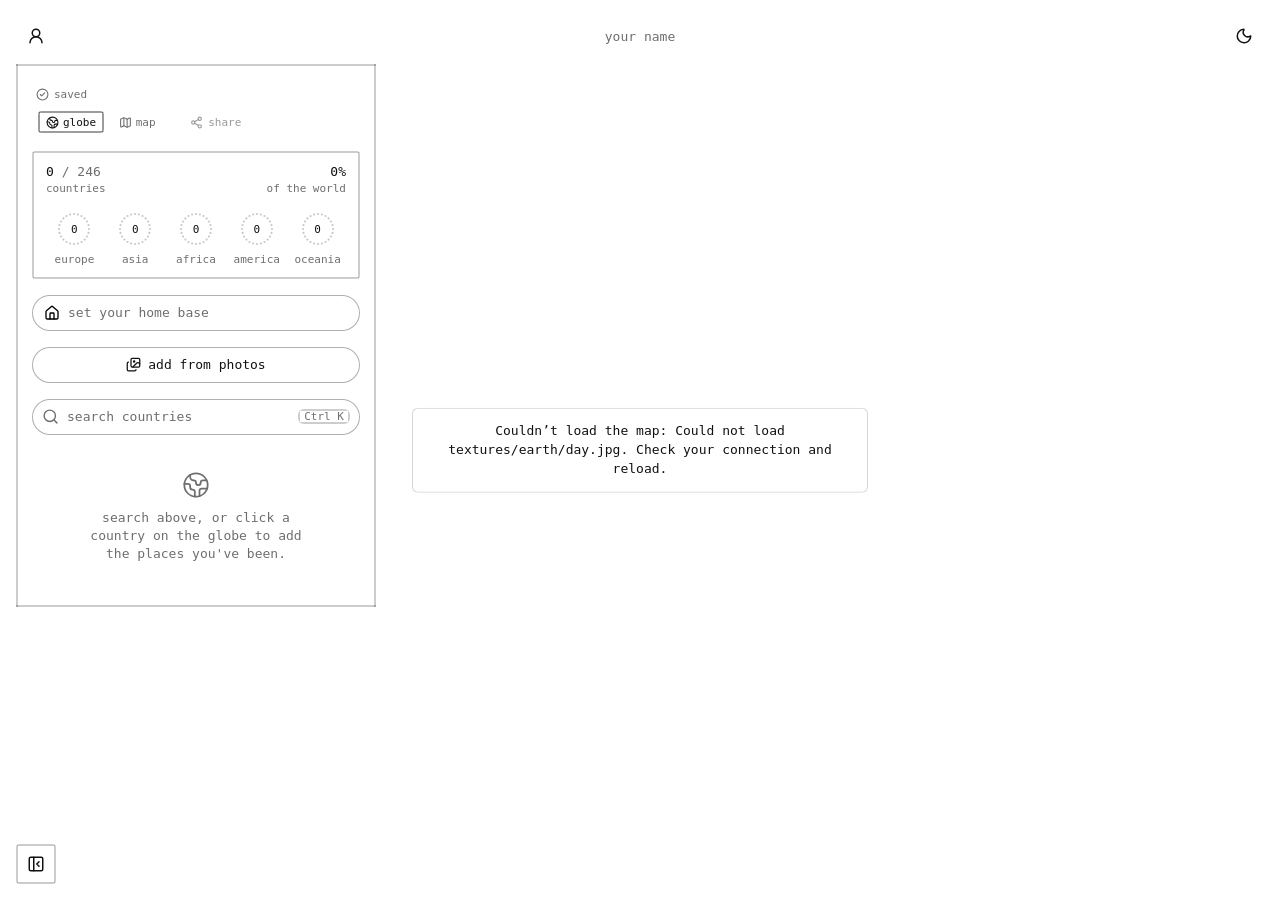
==== index.html @ 0f89702f "Deploy ac45a35" ====
<!doctype html>
<html lang="en">
  <head>
    <meta charset="UTF-8" />
    <meta name="viewport" content="width=device-width, initial-scale=1.0, maximum-scale=1" />
    <title>whereibeen</title>
    <meta name="description" content="Mark the countries you've been to on a living globe, see your stats, and share your map." />
    <meta property="og:title" content="whereibeen" />
    <meta property="og:description" content="Mark the countries you've been to on a living globe, see your stats, and share your map." />
    <meta property="og:url" content="https://whereibeen.com/" />
    <meta property="og:image" content="https://whereibeen.com/og.png" />
    <meta name="twitter:card" content="summary_large_image" />
    <!-- the browser's light / dark theme picks the matching icon (favicon.svg also switches by itself) -->
    <link rel="icon" href="/favicon-light.svg" type="image/svg+xml" media="(prefers-color-scheme: light)" />
    <link rel="icon" href="/favicon-dark.svg" type="image/svg+xml" media="(prefers-color-scheme: dark)" />
    <link rel="icon" href="/favicon.svg" type="image/svg+xml" />
    <link rel="icon" href="/favicon-32.png" type="image/png" sizes="32x32" />
    <link rel="apple-touch-icon" href="/apple-touch-icon.png" />
    <meta name="theme-color" content="#000000" />
    <script type="module" crossorigin src="/assets/index-RMVlm_LZ.js"></script>
    <link rel="stylesheet" crossorigin href="/assets/index-BfT51J5T.css">
  </head>
  <body>
    <div id="stage"></div>
    <div id="status" aria-live="polite"></div>
    <div id="tip" role="tooltip"></div>
    <div id="ui"></div>
  </body>
</html>
---- assets/index-BfT51J5T.css ----
@layer tokens{:root{--font:ui-monospace, "SF Mono", SFMono-Regular, Menlo, Consolas, monospace;--font-display:var(--font);--text:13px;--text-small:11px;--weight:400;--weight-strong:500;--page:#000;--label:#f2f2f2;--label-2:#8c8c8c;--label-3:#555;--fill:#ffffff0f;--fill-hover:#ffffff1a;--separator:#3a3a3a;--accent:#fff;--accent-ink:#000;--shadow:none;--sat-visited:.35;--sat-other:.2;--grain:url("data:image/svg+xml,%3Csvg xmlns='http://www.w3.org/2000/svg' width='24' height='24'%3E%3Cfilter id='n'%3E%3CfeTurbulence type='fractalNoise' baseFrequency='1.4' numOctaves='2' stitchTiles='stitch'/%3E%3CfeColorMatrix values='2.4 0 0 0 -0.7 2.4 0 0 0 -0.7 2.4 0 0 0 -0.7 0 0 0 0 1'/%3E%3C/filter%3E%3Crect width='24' height='24' filter='url(%23n)'/%3E%3C/svg%3E");--grain-strength:1;--glass-alpha:.28;--glass-blur:22px;--glass-sat:190%;--glass-edge:.35;--glass:rgb(22 26 38/var(--glass-alpha));--glass-border:rgb(255 255 255/calc(var(--glass-edge) * .5));--dots-edge:#ffffff52;--dots-gap:2px;--dot:radial-gradient(circle, #ffffff6b .55px, transparent .9px);--dots-grid:radial-gradient(#ffffff12 .8px, transparent 1.2px) 0 0 / 6px 6px}:root[data-mode=light]{--page:#fff;--label:#111;--label-2:#6e6e6e;--label-3:#b0b0b0;--fill:#0000000d;--fill-hover:#00000017;--separator:#d6d6d6;--accent:#000;--accent-ink:#fff;--shadow:0 10px 40px #00000059, 0 1px 3px #0003;--glass:rgb(250 250 252/calc(var(--glass-alpha) + .4));--glass-border:rgb(255 255 255/calc(var(--glass-edge) + .2));--dot:radial-gradient(circle, #0000005c .55px, transparent .9px);--dots-grid:radial-gradient(#0000000f .8px, transparent 1.2px) 0 0 / 6px 6px}}@layer base{:root{--lightningcss-light:initial;--lightningcss-dark: ;color-scheme:light dark;font-family:var(--font)}@media (prefers-color-scheme:dark){:root{--lightningcss-light: ;--lightningcss-dark:initial}}html,body{background:var(--page);height:100%;color:var(--label);margin:0;overflow:hidden}#stage{position:fixed;inset:0}#stage canvas{width:100%;height:100%;display:block}#status{-webkit-backdrop-filter:blur(20px);font-size:var(--text-small);opacity:0;pointer-events:none;z-index:20;background:#1c1c1eb3;border-radius:999px;padding:6px 12px;transition:opacity .2s;position:fixed;bottom:20px;left:50%;transform:translate(-50%)}#status.show{opacity:1}#status.fatal{background:var(--page);max-width:min(420px,100vw - 32px);color:var(--label);box-shadow:inset 0 0 0 1px var(--separator);font-size:var(--text);text-align:center;pointer-events:auto;border-radius:6px;padding:14px 18px;line-height:1.45;top:50%;bottom:auto;transform:translate(-50%,-50%)}#tip{-webkit-backdrop-filter:blur(20px)saturate(180%);font-size:var(--text);font-weight:var(--weight-strong);white-space:pre;pointer-events:none;opacity:0;z-index:30;background:#1c1c1eb8;border:.5px solid #ffffff1f;border-radius:10px;padding:6px 11px;transition:opacity .12s;position:fixed;top:0;left:0;box-shadow:0 6px 20px #00000059}#tip.show{opacity:1}#ui{font-family:var(--font);color:var(--label);-webkit-font-smoothing:antialiased}.glass{background:var(--glass);border:.5px solid var(--glass-border);box-shadow:inset 0 1px 0 rgb(255 255 255/var(--glass-edge)), inset 0 0 0 .5px rgb(255 255 255/calc(var(--glass-edge) * .4)), var(--shadow);background-image:linear-gradient(160deg, rgb(255 255 255/calc(var(--glass-edge) * .25)), #fff0 40%);-webkit-backdrop-filter:blur(var(--glass-blur)) saturate(var(--glass-sat));color:var(--label);font-family:var(--font)}.card{border-radius:22px;width:360px;max-height:calc(100dvh - 132px);animation:.5s cubic-bezier(.2,.9,.3,1.1) card-in;display:flex;position:fixed;top:64px;left:16px;overflow:hidden}@keyframes card-in{0%{opacity:0;transform:translate(-12px)scale(.98)}}.sheet{height:var(--sheet-h,25dvh);z-index:10;border-bottom:none;border-radius:22px 22px 0 0;outline:none;flex-direction:column;display:flex;position:fixed;bottom:0;left:0;right:0}.sheet .handle{background:var(--label-3);border-radius:3px;width:36px;height:5px;margin:7px auto 0}.panel{flex-direction:column;flex:1;gap:16px;min-height:0;padding:20px 16px 0;display:flex}.card .panel{padding-bottom:0}.sheet .panel{gap:8px;padding-top:10px}.sr-only{clip:rect(0 0 0 0);width:1px;height:1px;position:absolute;overflow:hidden}@media (prefers-reduced-motion:reduce){.card,.mark{transition:none;animation:none}}.dots-canvas{pointer-events:none;width:100%;height:100%;position:absolute;inset:0}.panel-toggle,.mode-toggle,.account-toggle{all:unset;z-index:11;cursor:pointer;width:40px;height:40px;color:var(--label);border-radius:12px;place-items:center;transition:bottom .3s cubic-bezier(.2,.9,.3,1),opacity .2s;display:grid;position:fixed}.panel-toggle{bottom:16px;left:16px}.mode-toggle{top:16px;right:16px}.account-toggle{top:16px;left:16px}.map-name{all:unset;z-index:11;text-align:center;width:min(280px,100% - 128px);height:40px;font-size:var(--text);font-weight:var(--weight-strong);color:var(--label);text-overflow:ellipsis;text-shadow:0 0 6px var(--page), 0 0 2px var(--page);white-space:nowrap;cursor:pointer;border-radius:4px;place-items:center;display:grid;position:fixed;top:16px;left:50%;overflow:hidden;transform:translate(-50%)}span.map-name{cursor:default}.map-name[data-empty]{color:var(--label-2);font-weight:var(--weight)}.account-field{flex-direction:column;gap:6px;display:flex}.keep-case{text-transform:none}.account-label{font-size:var(--text-small);color:var(--label-2)}.map-name:focus-visible,.panel-toggle:focus-visible,.mode-toggle:focus-visible,.account-toggle:focus-visible{box-shadow:0 0 0 3px #0a84ff80}@media (max-width:720px),(max-height:500px) and (pointer:coarse){.panel-toggle{left:12px;bottom:max(12px, env(safe-area-inset-bottom))}.mode-toggle{top:max(10px, env(safe-area-inset-top));right:10px}.account-toggle{top:max(10px, env(safe-area-inset-top));left:10px}.map-name{top:max(10px, env(safe-area-inset-top));width:min(280px,100% - 116px)}.panel-toggle[data-lifted=true]{bottom:calc(var(--sheet-h,25dvh) + 10px)}}.sheet .handle{display:none}.sheet .panel{overscroll-behavior:contain;overflow-y:auto}.pinned-stats{all:unset;box-sizing:border-box;padding-bottom:env(safe-area-inset-bottom);z-index:11;text-shadow:0 0 6px var(--page), 0 0 2px var(--page);border-radius:4px;position:fixed;bottom:0;left:0;right:0}.counter{all:unset;box-sizing:border-box;cursor:pointer;font-variant-numeric:tabular-nums;white-space:nowrap;align-items:center;gap:5px;width:100%;height:52px;padding:0 44px;display:flex;position:relative}.counter-continents{gap:6px;margin:0 auto;display:flex}.counter-side{white-space:nowrap;text-align:right;flex:1 1 0;min-width:0;padding-right:10px}.counter-right{text-align:left;padding:0 0 0 10px}.counter-continents .ring svg{width:26px;height:26px}.counter-continents .ring-n{height:26px;font-size:var(--text-small)}.counter-continents .ring-label{margin-top:0;line-height:1.1}.chevron{color:var(--label-2);flex:none}.counter .chevron{position:absolute;right:14px}.counter:focus-visible{box-shadow:inset 0 0 0 2px #0a84ff99}.share-icon{all:unset;width:28px;height:40px;color:var(--label-2);cursor:pointer;place-items:center;display:grid;position:absolute;transform:translateY(-50%)}.share-icon:disabled{opacity:.35;cursor:default}.share-icon:focus-visible{box-shadow:0 0 0 2px #0a84ff99}.pinned-stats .share-icon{top:26px;left:8px}.sheet-stats-wrap .share-icon{top:10px;left:0}.counter-n{font-size:var(--text);font-weight:var(--weight-strong)}.counter-of{font-size:var(--text-small);color:var(--label-2);margin-left:2px}.sheet-stats{all:unset;box-sizing:border-box;cursor:pointer;border-radius:4px;width:100%;display:block;position:relative}.sheet-stats .chevron{position:absolute;top:2px;right:6px}.sheet-stats .stats{padding-top:22px;padding-bottom:8px}.sheet-stats-wrap{position:relative}.sheet-stats-middle{position:absolute;top:24px;left:50%;transform:translate(-50%)}.sheet-stats:focus-visible{box-shadow:0 0 0 3px #0a84ff80}.sheet[data-searching=true]{bottom:var(--kb,0px);height:calc(var(--vvh,100dvh) - 110px)}.panel-toggle[data-away=true]{opacity:0;pointer-events:none}.sheet{transition:height .25s,bottom .2s}@media (max-height:500px) and (pointer:coarse) and (orientation:landscape){.sheet,.sheet[data-searching=true]{left:auto;right:max(10px, env(safe-area-inset-right));width:min(360px,46vw);height:calc(100dvh - 10px - max(10px, env(safe-area-inset-top)) - 50px);border-radius:16px;bottom:10px}.pinned-stats{left:max(10px, env(safe-area-inset-left));width:min(440px,50vw);bottom:10px;right:auto}.panel-toggle[data-lifted=true]{bottom:max(12px, env(safe-area-inset-bottom))}.toast[data-lift=sheet],.toast[data-lift=button],.toast[data-lift=top]{top:auto;bottom:72px;left:calc(50% - min(180px,23vw))}}.panel-head{padding:0 4px}.saved{font-size:var(--text-small);color:var(--label-2);flex-wrap:wrap;align-items:center;gap:8px 5px;margin-top:4px;display:flex}.stats{background:var(--fill);border-radius:16px;padding:14px 14px 12px}.stats-head{justify-content:space-between;align-items:flex-end;display:flex}.stat-right{text-align:right}.stat-big{font-family:var(--font-display);font-size:var(--text);font-weight:var(--weight-strong);font-variant-numeric:tabular-nums;line-height:1}.stat-of{font-size:var(--text);font-weight:var(--weight-strong);color:var(--label-2)}.stat-label{font-size:var(--text-small);color:var(--label-2);margin-top:4px}.rings{grid-auto-columns:1fr;grid-auto-flow:column;gap:4px;margin-top:14px;display:grid}.ring{flex-direction:column;align-items:center;display:flex;position:relative}.ring svg{width:40px;height:40px;transform:rotate(-90deg)}.ring circle{fill:none;stroke-width:4.5px}.ring-n{height:40px;font-size:var(--text-small);font-weight:var(--weight-strong);font-variant-numeric:tabular-nums;place-items:center;display:grid;position:absolute;top:0}.ring-label{font-size:var(--text-small);color:var(--label-2);white-space:nowrap;margin-top:4px}.home-row{all:unset;background:var(--fill);cursor:pointer;min-height:36px;font-size:var(--text);border-radius:12px;align-items:center;gap:8px;padding:0 12px;display:flex}.home-picker{flex-direction:column;gap:4px;display:flex}.home-input{cursor:text}.home-input input{all:unset;min-width:0;font-size:var(--text);color:var(--label);flex:1}.home-input input::placeholder{color:var(--label-2)}.home-results{flex-direction:column;padding:2px 0;display:flex}.home-result{all:unset;min-height:36px;font-size:var(--text);cursor:pointer;border-radius:999px;align-items:center;gap:10px;padding:0 12px;display:flex}.home-result[aria-selected=true]{box-shadow:inset 0 0 0 1px var(--label-3)}.home-hint{font-size:var(--text-small);color:var(--label-2);margin:2px 12px 0}.home-row:hover{background:var(--fill-hover)}.home-row:focus-visible{box-shadow:0 0 0 3px #0a84ff80}.home-icon{color:var(--accent);flex:none}.home-row .flag{width:16px;height:12px}.home-name{min-width:0;font-weight:var(--weight-strong);text-overflow:ellipsis;white-space:nowrap;flex:1;overflow:hidden}.home-name.muted{font-weight:var(--weight-strong);color:var(--label-2)}.home-change{font-size:var(--text);color:var(--label-2)}.home-glyph{color:var(--label-2);vertical-align:-1px;margin-left:6px}.text-btn{all:unset;font-size:var(--text);font-weight:var(--weight-strong);color:var(--accent);cursor:pointer;border-radius:8px;padding:4px 8px}.text-btn:hover{background:var(--fill)}.icon-btn{all:unset;width:24px;height:24px;color:var(--label-2);cursor:pointer;border-radius:50%;flex:none;place-items:center;display:grid}.icon-btn:hover{background:var(--fill-hover);color:var(--label)}.icon-btn:focus-visible{box-shadow:0 0 0 2px #0a84ffb3}.segmented{border-radius:8px;grid-template-columns:1fr 1fr;padding:2px;display:inline-grid;position:relative}.segmented button{all:unset;z-index:1;height:22px;font-size:var(--text-small);font-weight:var(--weight-strong);color:var(--label-2);cursor:pointer;border-radius:9px;justify-content:center;align-items:center;gap:4px;padding:0 8px;transition:color .2s;display:inline-flex;position:relative}.segmented button[aria-checked=true]{color:var(--label)}.segmented button:focus-visible{box-shadow:0 0 0 2px #0a84ffb3}.seg-thumb{background:var(--fill-hover);border-radius:6px;width:calc(50% - 2px);transition:transform .35s cubic-bezier(.2,.9,.3,1.15);position:absolute;top:2px;bottom:2px;left:2px;box-shadow:0 1px 4px #00000040}.seg-thumb[data-pos=map]{transform:translate(100%)}.saved-actions{flex-wrap:wrap;flex-basis:100%;align-items:center;gap:12px;margin-left:0;display:inline-flex}.saved-actions>*{flex:none}.shared-actions{gap:12px;margin-left:auto;display:inline-flex}.shared-actions .text-btn{white-space:nowrap}.share-btn{align-items:center;gap:5px;margin-left:auto;display:inline-flex}.share-btn:disabled{opacity:.4;cursor:default}.saved .text-btn{font-size:var(--text-small);margin:-2px -6px -2px 0;padding:2px 6px}.saved-actions .text-btn{white-space:nowrap}.sheet .panel-head:not(:has(.shared-bar)){display:none}.panel[data-shared] .remove,.panel[data-shared] .home-change{display:none}.finder{flex-direction:column;flex:1;min-height:0;display:flex}.search{background:var(--fill);border-radius:11px;align-items:center;gap:8px;height:36px;padding:0 10px;display:flex}.search:focus-within{background:var(--fill-hover)}.search-icon{color:var(--label-2);flex:none}.search input{all:unset;min-width:0;font-size:var(--text);color:var(--label);flex:1}.search input::placeholder{color:var(--label-2)}.kbd{font-family:var(--font);font-size:var(--text-small);color:var(--label-2);border:.5px solid var(--separator);border-radius:6px;padding:1px 6px}.list{overscroll-behavior:contain;scrollbar-width:thin;flex:1;min-height:0;margin:8px -16px 0;padding:0 8px 16px;scroll-padding-top:40px;overflow-y:auto}.group [cmdk-group-heading]{font-size:var(--text-small);font-weight:var(--weight-strong);color:var(--label-2);padding:14px 10px 6px}.row{cursor:pointer;-webkit-user-select:none;user-select:none;border-radius:10px;align-items:center;gap:10px;min-height:44px;padding:0 10px;display:flex}:is(.list:hover,.finder[data-active]) .row[data-selected=true]{background:var(--fill)}.flag{background:var(--fill) center / cover no-repeat;width:20px;height:15px;box-shadow:inset 0 0 0 .5px var(--separator);flex:none;position:relative;overflow:hidden}.flag:after{content:"";background:var(--grain) 0 0 / 24px 24px;mix-blend-mode:overlay;opacity:var(--grain-strength);pointer-events:none;position:absolute;inset:0}.row-name{min-width:0;font-size:var(--text);text-overflow:ellipsis;white-space:nowrap;flex:1;overflow:hidden}.tag{font-size:var(--text-small);color:var(--label-3);margin-left:6px}.mark{border:1.5px solid var(--label-3);width:24px;height:24px;color:var(--label-2);border-radius:50%;place-items:center;transition:transform .25s cubic-bezier(.2,.9,.3,1.4),background .2s;display:grid}.mark.on{border-color:var(--accent);background:var(--accent);color:var(--accent-ink);transform:scale(1.05)}.row .remove{opacity:0}.row:hover .remove,:is(.list:hover,.finder[data-active]) .row[data-selected=true] .remove,.remove:focus-visible{opacity:1}@media (pointer:fine){.row{min-height:32px}}@media (hover:none){.row .remove{opacity:1}.kbd{display:none}}.empty{text-align:center;font-size:var(--text);color:var(--label-2);padding:28px 16px}.hint{justify-items:center;gap:10px;display:grid}.hint p{max-width:240px;margin:0;line-height:1.4}.sheet .finder{gap:8px}.sheet .finder,.sheet .list{flex:none;min-height:auto;overflow:visible}.row-text{flex-direction:column;flex:1;min-width:0;display:flex}.row-facts{font-size:var(--text-small);color:var(--label-2);white-space:nowrap;text-overflow:ellipsis;overflow:hidden}.toast{z-index:12;box-sizing:border-box;border-radius:14px;align-items:center;gap:10px;max-width:min(440px,100vw - 24px);padding:8px 10px 8px 12px;animation:.25s cubic-bezier(.2,.9,.3,1.2) toast-in;display:flex;position:fixed;bottom:16px;left:50%;transform:translate(-50%)}@keyframes toast-in{0%{opacity:0;transform:translate(-50%,8px)}}.toast-flag{width:24px;height:18px}.toast-body{flex-direction:column;min-width:0;display:flex}.toast-name{font-size:var(--text);font-weight:var(--weight-strong);white-space:nowrap;align-items:center;gap:6px;display:inline-flex}.toast-state{font-size:var(--text-small);font-weight:var(--weight-strong);color:var(--label-2);align-items:center;gap:2px;display:inline-flex}.toast-facts{font-size:var(--text-small);color:var(--label-2);white-space:nowrap;text-overflow:ellipsis;overflow:hidden}.toast-undo{flex:none;margin-left:auto}@media (max-width:720px),(max-height:500px) and (pointer:coarse){.toast[data-lift=button]{bottom:calc(env(safe-area-inset-bottom) + 62px)}.toast[data-lift=sheet]{bottom:calc(var(--sheet-h,25dvh) + 10px)}.toast[data-lift=top]{top:calc(max(10px, env(safe-area-inset-top)) + 48px);bottom:auto}}.share-backdrop{z-index:40;font-family:var(--font);color:var(--label);background:#00000073;place-items:center;display:grid;position:fixed;inset:0}.share-backdrop[data-busy=true]{background:#0000001a}.share-sheet{box-sizing:border-box;border-radius:20px;flex-direction:column;gap:10px;width:min(380px,100vw - 24px);max-height:calc(100dvh - 24px);padding:14px 16px 16px;display:flex;overflow-y:auto}.share-head{font-size:var(--text);font-weight:var(--weight-strong);justify-content:space-between;align-items:center;display:flex}.share-kinds{grid-template-columns:repeat(2,1fr);gap:6px;display:grid}.share-kinds button{all:unset;height:36px;font-size:var(--text);font-weight:var(--weight-strong);color:var(--label-2);background:var(--fill);cursor:pointer;border-radius:10px;justify-content:center;align-items:center;gap:6px;display:inline-flex}.share-kinds button[aria-checked=true]{color:var(--label);background:var(--fill-hover);box-shadow:inset 0 0 0 1px var(--label-3)}.share-kinds button:disabled{opacity:.4;cursor:default}.share-hint{font-size:var(--text-small);color:var(--label-2);margin:0}.share-preview{aspect-ratio:9/16;background:var(--page);max-width:100%;height:min(52dvh,560px);box-shadow:inset 0 0 0 1px var(--separator);border-radius:12px;place-items:center;margin:0 auto;display:grid;position:relative;overflow:hidden}.share-preview[data-format=post]{aspect-ratio:4/5}.share-preview video,.share-preview img{object-fit:contain;width:100%;height:100%}.share-make{all:unset;background:var(--fill-hover);font-size:var(--text);font-weight:var(--weight-strong);cursor:pointer;border-radius:12px;align-items:center;gap:8px;padding:10px 16px;display:inline-flex}.share-progress{font-size:var(--text-small);color:var(--label-2);flex-direction:column;align-items:center;gap:10px;display:flex}.share-bar{background:var(--fill-hover);border-radius:2px;width:160px;height:3px;overflow:hidden}.share-bar>span{background:var(--label);height:100%;transition:width .2s linear;display:block}.share-error{font-size:var(--text-small);color:#ff6b6b;margin:0}.share-actions{align-items:center;gap:10px;display:flex}.share-primary{all:unset;background:var(--accent);height:38px;color:var(--accent-ink);font-size:var(--text);font-weight:var(--weight-strong);cursor:pointer;border-radius:11px;align-items:center;gap:6px;padding:0 16px;display:inline-flex}.share-primary:disabled{opacity:.35;cursor:default}.share-link{align-items:center;gap:5px;margin-left:auto;display:inline-flex}.share-primary{white-space:nowrap;flex:none}.share-frame{border:1.5px solid;border-radius:2px;display:inline-block}.share-frame-story{width:9px;height:16px}.share-frame-post{width:12px;height:15px}.share-kinds[aria-label="Video or image"]{grid-template-columns:repeat(3,1fr)}.photo-btn{all:unset;background:var(--fill);min-height:36px;color:var(--label);font-size:var(--text);font-weight:var(--weight-strong);cursor:pointer;border-radius:12px;justify-content:center;align-items:center;gap:7px;padding:0 12px;display:inline-flex}.photo-btn:hover{background:var(--fill-hover)}.photo-btn:disabled{opacity:.7;cursor:progress}.photo-error{font-size:var(--text-small);color:#ff6b6b;margin:-6px 4px 0}.photo-list{max-height:min(48dvh,420px);margin:0;padding:0;list-style:none;overflow-y:auto}.photo-row{all:unset;box-sizing:border-box;cursor:pointer;border-radius:10px;align-items:center;gap:10px;width:100%;min-height:48px;padding:0 6px;display:flex}.photo-row:hover:not(:disabled){background:var(--fill)}.photo-row:disabled{cursor:default;opacity:.6}.photo-private{font-size:var(--text-small);margin-left:auto}}@layer skin{:is(.glass,.home-row,.search,.stats,.row,.kbd,.seg-thumb,#tip,.photo-btn,.panel-toggle,.counter,.share-kinds button,.share-preview,.share-make,.share-primary){--dots-border:var(--dot) 0 0 / var(--dots-gap) 2px repeat-x, var(--dot) 0 100% / var(--dots-gap) 2px repeat-x, var(--dot) 0 0 / 2px var(--dots-gap) repeat-y, var(--dot) 100% 0 / 2px var(--dots-gap) repeat-y}.glass{background:var(--dots-border), var(--dots-grid), #000000db;box-shadow:none;-webkit-backdrop-filter:none;border:0}.glass.card,[data-mode=light] .glass.card{background:var(--dots-border);border-radius:0}.glass.sheet,[data-mode=light] .glass.sheet{background:var(--dot) 0 0 / var(--dots-gap) 2px repeat-x;border-radius:0}.home-row,.search{box-shadow:inset 0 0 0 1px var(--label-3);background:0 0;border:0;border-radius:999px}.home-row:hover{box-shadow:inset 0 0 0 1px var(--label-2)}.search:focus-within,.home-input:focus-within{box-shadow:inset 0 0 0 1px var(--label)}.saved,.stat-label,.ring-label,.group [cmdk-group-heading],.text-btn,.segmented button,.home-name.muted,.home-change,.search input::placeholder,.tag,.toast-state,.photo-btn,.empty{text-transform:lowercase}.stats{background:var(--dots-border);border:0;border-radius:4px}.ring-dots circle{fill:#4a4a4a;stroke:none;transition:r .3s,fill .3s}.ring-dots circle.on{fill:#fff}.flag{filter:saturate(var(--sat-other));transition:filter .3s}:is(.row.visited,.home-row,.toast) .flag{filter:saturate(var(--sat-visited))}.row{border-radius:4px}:is(.list:hover,.finder[data-active]) .row[data-selected=true]{background:var(--dots-border)}.mark{border:1.5px dotted var(--label-3)}.mark.on{border:1.5px solid #fff}.kbd{background:var(--dots-border);border:0}.segmented{border-radius:6px}.segmented button{border-radius:4px}.seg-thumb{--dot:radial-gradient(circle, #fffc .55px, transparent .9px);background:var(--dots-border);box-shadow:none;border:0;border-radius:4px}#tip{font-family:var(--font);background:var(--dots-border), #000000e0;box-shadow:none;-webkit-backdrop-filter:none;border:0;border-radius:4px}.row{margin:0 8px}.group [cmdk-group-heading]{padding-left:10px}.panel{min-width:0}:is(.card,.sheet) .panel{text-shadow:0 0 6px var(--page), 0 0 2px var(--page)}.ring{min-width:0}.ring-label{white-space:nowrap;text-align:center;line-height:1.25}.panel-toggle{background:var(--dots-border);border-radius:4px}.sheet-stats .stats{background:0 0}.pinned-stats .counter{background:var(--dot) 0 0 / var(--dots-gap) 2px repeat-x}.toast{border-radius:6px}:is(.share-sheet,.share-kinds button,.share-preview,.share-make,.share-primary){border-radius:4px}.glass.share-sheet,[data-mode=light] .glass.share-sheet{background:var(--dots-border), var(--page);border-radius:0}.share-hint,.share-head,.share-kinds button,.share-make,.share-primary,.share-link{text-transform:lowercase}.share-kinds button{font-size:var(--text-small);font-weight:var(--weight);background:0 0}.share-kinds button[aria-checked=true]{--dot:radial-gradient(circle, #fffc .55px, transparent .9px);background:var(--dots-border);box-shadow:none;font-weight:var(--weight-strong)}.share-preview{background:var(--dots-border), var(--page);box-shadow:none}.share-make,.share-primary{background:var(--dots-border);color:var(--label)}.share-make:hover,.share-primary:hover:not(:disabled){background-color:var(--fill)}.photo-btn{box-shadow:inset 0 0 0 1px var(--label-3);background:0 0;border-radius:999px}.photo-btn:hover{box-shadow:inset 0 0 0 1px var(--label-2)}.segmented[data-toggle]{box-shadow:inset 0 0 0 1px var(--label-3);background:0 0;border-radius:999px;padding:3px}.segmented[data-toggle] button{width:30px;height:22px;color:var(--label-3);border-radius:999px;padding:0}.segmented[data-toggle] .seg-thumb{width:calc(50% - 3px);box-shadow:inset 0 0 0 1px var(--label);background:0 0;border-radius:999px;top:3px;bottom:3px;left:3px}.segmented[data-toggle] button[aria-checked=true]{color:var(--label)}[data-mode=light] .glass{background:var(--dots-border), var(--dots-grid), #ffffffe6}[data-mode=light] .share-kinds button[aria-checked=true]{--dot:radial-gradient(circle, #000000b3 .55px, transparent .9px)}[data-mode=light] #tip{background:var(--dots-border), #fffffff2;color:#111}[data-mode=light] :is(.search:focus-within,.seg-thumb){--dot:radial-gradient(circle, #000000b3 .55px, transparent .9px)}[data-mode=light] .ring-dots circle{fill:#c8c8c8}[data-mode=light] .ring-dots circle.on{fill:#000}[data-mode=light] .mark.on{border-color:#000}@media (max-height:500px) and (pointer:coarse) and (orientation:landscape){.glass.sheet,[data-mode=light] .glass.sheet,.pinned-stats .counter{background:var(--dots-border)}}}
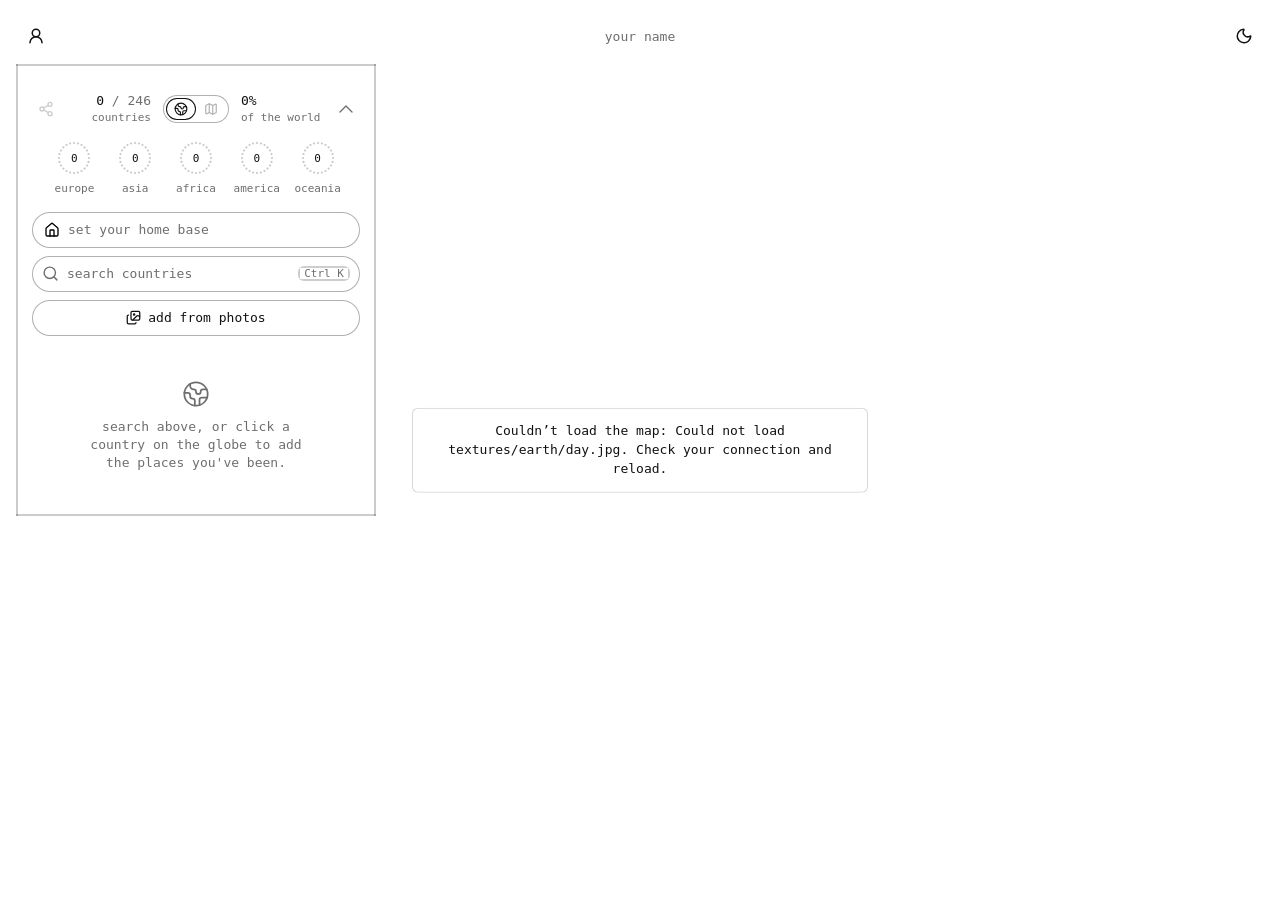
==== commit 9ad2e880: "Deploy 9084946" ====
--- a/index.html
+++ b/index.html
@@ -17,8 +17,8 @@
     <link rel="icon" href="/favicon-32.png" type="image/png" sizes="32x32" />
     <link rel="apple-touch-icon" href="/apple-touch-icon.png" />
     <meta name="theme-color" content="#000000" />
-    <script type="module" crossorigin src="/assets/index-RMVlm_LZ.js"></script>
-    <link rel="stylesheet" crossorigin href="/assets/index-BfT51J5T.css">
+    <script type="module" crossorigin src="/assets/index-jT8Go72h.js"></script>
+    <link rel="stylesheet" crossorigin href="/assets/index-DoVZZl78.css">
   </head>
   <body>
     <div id="stage"></div>
--- a/assets/index-DoVZZl78.css
+++ b/assets/index-DoVZZl78.css
@@ -0,0 +1 @@
+@layer tokens{:root{--font:ui-monospace, "SF Mono", SFMono-Regular, Menlo, Consolas, monospace;--font-display:var(--font);--text:13px;--text-small:11px;--weight:400;--weight-strong:500;--page:#000;--label:#f2f2f2;--label-2:#8c8c8c;--label-3:#555;--fill:#ffffff0f;--fill-hover:#ffffff1a;--separator:#3a3a3a;--accent:#fff;--accent-ink:#000;--shadow:none;--sat-visited:.35;--sat-other:.2;--grain:url("data:image/svg+xml,%3Csvg xmlns='http://www.w3.org/2000/svg' width='24' height='24'%3E%3Cfilter id='n'%3E%3CfeTurbulence type='fractalNoise' baseFrequency='1.4' numOctaves='2' stitchTiles='stitch'/%3E%3CfeColorMatrix values='2.4 0 0 0 -0.7 2.4 0 0 0 -0.7 2.4 0 0 0 -0.7 0 0 0 0 1'/%3E%3C/filter%3E%3Crect width='24' height='24' filter='url(%23n)'/%3E%3C/svg%3E");--grain-strength:1;--glass-alpha:.28;--glass-blur:22px;--glass-sat:190%;--glass-edge:.35;--glass:rgb(22 26 38/var(--glass-alpha));--glass-border:rgb(255 255 255/calc(var(--glass-edge) * .5));--dots-edge:#ffffff52;--dots-gap:2px;--dot:radial-gradient(circle, #ffffff6b .55px, transparent .9px);--dots-grid:radial-gradient(#ffffff12 .8px, transparent 1.2px) 0 0 / 6px 6px}:root[data-mode=light]{--page:#fff;--label:#111;--label-2:#6e6e6e;--label-3:#b0b0b0;--fill:#0000000d;--fill-hover:#00000017;--separator:#d6d6d6;--accent:#000;--accent-ink:#fff;--shadow:0 10px 40px #00000059, 0 1px 3px #0003;--glass:rgb(250 250 252/calc(var(--glass-alpha) + .4));--glass-border:rgb(255 255 255/calc(var(--glass-edge) + .2));--dot:radial-gradient(circle, #0000005c .55px, transparent .9px);--dots-grid:radial-gradient(#0000000f .8px, transparent 1.2px) 0 0 / 6px 6px}}@layer base{:root{--lightningcss-light:initial;--lightningcss-dark: ;color-scheme:light dark;font-family:var(--font)}@media (prefers-color-scheme:dark){:root{--lightningcss-light: ;--lightningcss-dark:initial}}html,body{background:var(--page);height:100%;color:var(--label);margin:0;overflow:hidden}#stage{position:fixed;inset:0}#stage canvas{width:100%;height:100%;display:block}#status{-webkit-backdrop-filter:blur(20px);font-size:var(--text-small);opacity:0;pointer-events:none;z-index:20;background:#1c1c1eb3;border-radius:999px;padding:6px 12px;transition:opacity .2s;position:fixed;bottom:20px;left:50%;transform:translate(-50%)}#status.show{opacity:1}#status.fatal{background:var(--page);max-width:min(420px,100vw - 32px);color:var(--label);box-shadow:inset 0 0 0 1px var(--separator);font-size:var(--text);text-align:center;pointer-events:auto;border-radius:6px;padding:14px 18px;line-height:1.45;top:50%;bottom:auto;transform:translate(-50%,-50%)}#tip{-webkit-backdrop-filter:blur(20px)saturate(180%);font-size:var(--text);font-weight:var(--weight-strong);white-space:pre;pointer-events:none;opacity:0;z-index:30;background:#1c1c1eb8;border:.5px solid #ffffff1f;border-radius:10px;padding:6px 11px;transition:opacity .12s;position:fixed;top:0;left:0;box-shadow:0 6px 20px #00000059}#tip.show{opacity:1}#ui{font-family:var(--font);color:var(--label);-webkit-font-smoothing:antialiased}.glass{background:var(--glass);border:.5px solid var(--glass-border);box-shadow:inset 0 1px 0 rgb(255 255 255/var(--glass-edge)), inset 0 0 0 .5px rgb(255 255 255/calc(var(--glass-edge) * .4)), var(--shadow);background-image:linear-gradient(160deg, rgb(255 255 255/calc(var(--glass-edge) * .25)), #fff0 40%);-webkit-backdrop-filter:blur(var(--glass-blur)) saturate(var(--glass-sat));color:var(--label);font-family:var(--font)}.card{border-radius:22px;width:360px;max-height:calc(100dvh - 80px);animation:.5s cubic-bezier(.2,.9,.3,1.1) card-in;display:flex;position:fixed;top:64px;left:16px;overflow:hidden}@keyframes card-in{0%{opacity:0;transform:translate(-12px)scale(.98)}}.sheet{height:var(--sheet-h,25dvh);z-index:10;border-bottom:none;border-radius:22px 22px 0 0;outline:none;flex-direction:column;display:flex;position:fixed;bottom:0;left:0;right:0}.sheet .handle{background:var(--label-3);border-radius:3px;width:36px;height:5px;margin:7px auto 0}.panel{flex-direction:column;flex:1;gap:8px;min-height:0;padding:20px 16px 0;display:flex}.card .panel{padding-bottom:0}.sheet .panel{padding-top:10px}.sr-only{clip:rect(0 0 0 0);width:1px;height:1px;position:absolute;overflow:hidden}@media (prefers-reduced-motion:reduce){.card,.mark{transition:none;animation:none}}.dots-canvas{pointer-events:none;width:100%;height:100%;position:absolute;inset:0}.mode-toggle,.account-toggle{all:unset;z-index:11;cursor:pointer;width:40px;height:40px;color:var(--label);border-radius:12px;place-items:center;transition:bottom .3s cubic-bezier(.2,.9,.3,1),opacity .2s;display:grid;position:fixed}.mode-toggle{top:16px;right:16px}.account-toggle{top:16px;left:16px}.map-name{all:unset;z-index:11;text-align:center;width:min(280px,100% - 128px);height:40px;font-size:var(--text);font-weight:var(--weight-strong);color:var(--label);text-overflow:ellipsis;text-shadow:0 0 6px var(--page), 0 0 2px var(--page);white-space:nowrap;cursor:pointer;border-radius:4px;place-items:center;display:grid;position:fixed;top:16px;left:50%;overflow:hidden;transform:translate(-50%)}span.map-name{cursor:default}.map-name[data-empty]{color:var(--label-2);font-weight:var(--weight)}.account-field{flex-direction:column;gap:6px;display:flex}.keep-case{text-transform:none}.account-label{font-size:var(--text-small);color:var(--label-2)}.map-name:focus-visible,.mode-toggle:focus-visible,.account-toggle:focus-visible{box-shadow:0 0 0 3px #0a84ff80}@media (max-width:720px),(max-height:500px) and (pointer:coarse){.mode-toggle{top:max(10px, env(safe-area-inset-top));right:10px}.account-toggle{top:max(10px, env(safe-area-inset-top));left:10px}.map-name{top:max(10px, env(safe-area-inset-top));width:min(280px,100% - 116px)}}.sheet .handle{display:none}.sheet .panel{overscroll-behavior:contain;overflow-y:auto}.pinned-stats{all:unset;box-sizing:border-box;padding-bottom:env(safe-area-inset-bottom);z-index:11;text-shadow:0 0 6px var(--page), 0 0 2px var(--page);border-radius:4px;position:fixed;bottom:0;left:0;right:0}.counter{all:unset;box-sizing:border-box;cursor:pointer;font-variant-numeric:tabular-nums;white-space:nowrap;align-items:center;gap:5px;width:100%;height:52px;padding:0 44px;display:flex;position:relative}.counter-continents{gap:6px;margin:0 auto;display:flex}.counter-side{white-space:nowrap;text-align:right;flex:1 1 0;min-width:0;padding-right:10px}.counter-right{text-align:left;padding:0 0 0 10px}.counter-continents .ring svg{width:26px;height:26px}.counter-continents .ring-n{height:26px;font-size:var(--text-small)}.counter-continents .ring-label{margin-top:0;line-height:1.1}.chevron{color:var(--label-2);flex:none}.counter .chevron{position:absolute;right:10px}.counter:focus-visible{box-shadow:inset 0 0 0 2px #0a84ff99}.share-icon{all:unset;width:28px;height:40px;color:var(--label-2);cursor:pointer;place-items:center;display:grid;position:absolute;transform:translateY(-50%)}.share-icon:disabled{opacity:.35;cursor:default}.share-icon:focus-visible{box-shadow:0 0 0 2px #0a84ff99}.pinned-stats .share-icon{top:26px;left:8px}.sheet-stats-wrap .share-icon{left:0;top:var(--totals-mid)}.pinned-stats[data-top]{width:360px;padding-bottom:0;inset:64px auto auto 16px}.counter-n{font-size:var(--text);font-weight:var(--weight-strong)}.counter-of{font-size:var(--text-small);color:var(--label-2);margin-left:2px}.sheet-stats{all:unset;box-sizing:border-box;cursor:pointer;border-radius:4px;width:100%;display:block;position:relative}.sheet-stats .chevron{top:var(--totals-mid);position:absolute;right:2px;transform:translateY(-50%)}.sheet-stats-wrap{--totals-mid:25px;position:relative}.sheet-stats .stats{padding-top:10px;padding-bottom:8px}.sheet-stats .stats-head{gap:90px;padding:0 22px}.sheet-stats .stats-head>*{white-space:nowrap;flex:1 1 0;min-width:0}.sheet-stats .stats-head>:first-child{text-align:right}.sheet-stats .stat-right{text-align:left}.sheet-stats-middle{top:var(--totals-mid);position:absolute;left:50%;transform:translate(-50%,-50%)}.sheet-stats:focus-visible{box-shadow:0 0 0 3px #0a84ff80}.sheet[data-searching=true]{bottom:var(--kb,0px);height:calc(var(--vvh,100dvh) - 110px)}.sheet{transition:height .25s,bottom .2s}[data-sideways] :is(.sheet,.sheet[data-searching=true]){left:auto;right:max(10px, env(safe-area-inset-right));width:min(360px,46vw);height:calc(100dvh - 10px - max(10px, env(safe-area-inset-top)) - 50px);border-radius:16px;bottom:10px}[data-sideways] .pinned-stats{left:max(10px, env(safe-area-inset-left));width:min(440px,50vw);bottom:10px;right:auto}[data-sideways] :is(.toast[data-lift=sheet],.toast[data-lift=button],.toast[data-lift=top]){top:auto;bottom:72px;left:calc(50% - min(180px,23vw))}.panel-head{padding:0 4px}.saved{font-size:var(--text-small);color:var(--label-2);flex-wrap:wrap;align-items:center;gap:8px 5px;margin-top:4px;display:flex}.stats{background:var(--fill);border-radius:16px;padding:14px 14px 12px}.stats-head{justify-content:space-between;align-items:flex-end;display:flex}.stat-right{text-align:right}.stat-big{font-family:var(--font-display);font-size:var(--text);font-weight:var(--weight-strong);font-variant-numeric:tabular-nums;line-height:1}.stat-of{font-size:var(--text);font-weight:var(--weight-strong);color:var(--label-2)}.stat-label{font-size:var(--text-small);color:var(--label-2);margin-top:4px}.rings{grid-auto-columns:1fr;grid-auto-flow:column;gap:4px;margin-top:14px;display:grid}.ring{flex-direction:column;align-items:center;display:flex;position:relative}.ring svg{width:40px;height:40px;transform:rotate(-90deg)}.ring circle{fill:none;stroke-width:4.5px}.ring-n{height:40px;font-size:var(--text-small);font-weight:var(--weight-strong);font-variant-numeric:tabular-nums;place-items:center;display:grid;position:absolute;top:0}.ring-label{font-size:var(--text-small);color:var(--label-2);white-space:nowrap;margin-top:4px}.home-row{all:unset;background:var(--fill);cursor:pointer;min-height:36px;font-size:var(--text);border-radius:12px;align-items:center;gap:8px;padding:0 12px;display:flex}.home-picker{flex-direction:column;gap:4px;display:flex}.home-input{cursor:text}.home-input input{all:unset;min-width:0;font-size:var(--text);color:var(--label);flex:1}.home-input input::placeholder{color:var(--label-2)}.home-results{flex-direction:column;padding:2px 0;display:flex}.home-result{all:unset;min-height:36px;font-size:var(--text);cursor:pointer;border-radius:999px;align-items:center;gap:10px;padding:0 12px;display:flex}.home-result[aria-selected=true]{box-shadow:inset 0 0 0 1px var(--label-3)}.home-hint{font-size:var(--text-small);color:var(--label-2);margin:2px 12px 0}.home-row:hover{background:var(--fill-hover)}.home-row:focus-visible{box-shadow:0 0 0 3px #0a84ff80}.home-icon{color:var(--accent);flex:none}.home-row .flag{width:16px;height:12px}.home-name{min-width:0;font-weight:var(--weight-strong);text-overflow:ellipsis;white-space:nowrap;flex:1;overflow:hidden}.home-name.muted{font-weight:var(--weight-strong);color:var(--label-2)}.home-change{font-size:var(--text);color:var(--label-2)}.home-glyph{color:var(--label-2);vertical-align:-1px;margin-left:6px}.text-btn{all:unset;font-size:var(--text);font-weight:var(--weight-strong);color:var(--accent);cursor:pointer;border-radius:8px;padding:4px 8px}.text-btn:hover{background:var(--fill)}.icon-btn{all:unset;width:24px;height:24px;color:var(--label-2);cursor:pointer;border-radius:50%;flex:none;place-items:center;display:grid}.icon-btn:hover{background:var(--fill-hover);color:var(--label)}.icon-btn:focus-visible{box-shadow:0 0 0 2px #0a84ffb3}.segmented{border-radius:8px;grid-template-columns:1fr 1fr;padding:2px;display:inline-grid;position:relative}.segmented button{all:unset;z-index:1;height:22px;font-size:var(--text-small);font-weight:var(--weight-strong);color:var(--label-2);cursor:pointer;border-radius:9px;justify-content:center;align-items:center;gap:4px;padding:0 8px;transition:color .2s;display:inline-flex;position:relative}.segmented button[aria-checked=true]{color:var(--label)}.segmented button:focus-visible{box-shadow:0 0 0 2px #0a84ffb3}.seg-thumb{background:var(--fill-hover);border-radius:6px;width:calc(50% - 2px);transition:transform .35s cubic-bezier(.2,.9,.3,1.15);position:absolute;top:2px;bottom:2px;left:2px;box-shadow:0 1px 4px #00000040}.seg-thumb[data-pos=map]{transform:translate(100%)}.shared-actions{gap:12px;margin-left:auto;display:inline-flex}.shared-actions .text-btn{white-space:nowrap}.saved .text-btn{font-size:var(--text-small);margin:-2px -6px -2px 0;padding:2px 6px}.panel[data-shared] .remove,.panel[data-shared] .home-change{display:none}.finder{flex-direction:column;flex:1;min-height:0;display:flex}.search{background:var(--fill);border-radius:11px;align-items:center;gap:8px;height:36px;padding:0 10px;display:flex}.search:focus-within{background:var(--fill-hover)}.search-icon{color:var(--label-2);flex:none}.search input{all:unset;min-width:0;font-size:var(--text);color:var(--label);flex:1}.search input::placeholder{color:var(--label-2)}.kbd{font-family:var(--font);font-size:var(--text-small);color:var(--label-2);border:.5px solid var(--separator);border-radius:6px;padding:1px 6px}.list{overscroll-behavior:contain;scrollbar-width:thin;flex:1;min-height:0;margin:8px -16px 0;padding:0 8px 16px;scroll-padding-top:40px;overflow-y:auto}.group [cmdk-group-heading]{font-size:var(--text-small);font-weight:var(--weight-strong);color:var(--label-2);padding:14px 10px 6px}.row{cursor:pointer;-webkit-user-select:none;user-select:none;border-radius:10px;align-items:center;gap:10px;min-height:44px;padding:0 10px;display:flex}:is(.list:hover,.finder[data-active]) .row[data-selected=true]{background:var(--fill)}.flag{background:var(--fill) center / cover no-repeat;width:20px;height:15px;box-shadow:inset 0 0 0 .5px var(--separator);flex:none;position:relative;overflow:hidden}.flag:after{content:"";background:var(--grain) 0 0 / 24px 24px;mix-blend-mode:overlay;opacity:var(--grain-strength);pointer-events:none;position:absolute;inset:0}.row-name{min-width:0;font-size:var(--text);text-overflow:ellipsis;white-space:nowrap;flex:1;overflow:hidden}.tag{font-size:var(--text-small);color:var(--label-3);margin-left:6px}.mark{border:1.5px solid var(--label-3);width:24px;height:24px;color:var(--label-2);border-radius:50%;place-items:center;transition:transform .25s cubic-bezier(.2,.9,.3,1.4),background .2s;display:grid}.mark.on{border-color:var(--accent);background:var(--accent);color:var(--accent-ink);transform:scale(1.05)}.row .remove{opacity:0}.row:hover .remove,:is(.list:hover,.finder[data-active]) .row[data-selected=true] .remove,.remove:focus-visible{opacity:1}@media (pointer:fine){.row{min-height:32px}}@media (hover:none){.row .remove{opacity:1}.kbd{display:none}}.empty{text-align:center;font-size:var(--text);color:var(--label-2);padding:28px 16px}.hint{justify-items:center;gap:10px;display:grid}.hint p{max-width:240px;margin:0;line-height:1.4}.finder{gap:8px}.sheet .finder,.sheet .list{flex:none;min-height:auto;overflow:visible}.row-text{flex-direction:column;flex:1;min-width:0;display:flex}.row-facts{font-size:var(--text-small);color:var(--label-2);white-space:nowrap;text-overflow:ellipsis;overflow:hidden}.toast{z-index:12;box-sizing:border-box;border-radius:14px;align-items:center;gap:10px;max-width:min(440px,100vw - 24px);padding:8px 10px 8px 12px;animation:.25s cubic-bezier(.2,.9,.3,1.2) toast-in;display:flex;position:fixed;bottom:16px;left:50%;transform:translate(-50%)}@keyframes toast-in{0%{opacity:0;transform:translate(-50%,8px)}}.toast-flag{width:24px;height:18px}.toast-body{flex-direction:column;min-width:0;display:flex}.toast-name{font-size:var(--text);font-weight:var(--weight-strong);white-space:nowrap;align-items:center;gap:6px;display:inline-flex}.toast-state{font-size:var(--text-small);font-weight:var(--weight-strong);color:var(--label-2);align-items:center;gap:2px;display:inline-flex}.toast-facts{font-size:var(--text-small);color:var(--label-2);white-space:nowrap;text-overflow:ellipsis;overflow:hidden}.toast-undo{flex:none;margin-left:auto}@media (max-width:720px),(max-height:500px) and (pointer:coarse){.toast[data-lift=button]{bottom:calc(env(safe-area-inset-bottom) + 62px)}.toast[data-lift=sheet]{bottom:calc(var(--sheet-h,25dvh) + 10px)}.toast[data-lift=top]{top:calc(max(10px, env(safe-area-inset-top)) + 48px);bottom:auto}}.share-backdrop{z-index:40;font-family:var(--font);color:var(--label);background:#00000073;place-items:center;display:grid;position:fixed;inset:0}.share-backdrop[data-busy=true]{background:#0000001a}.share-sheet{box-sizing:border-box;border-radius:20px;flex-direction:column;gap:10px;width:min(380px,100vw - 24px);max-height:calc(100dvh - 24px);padding:14px 16px 16px;display:flex;overflow-y:auto}.share-head{font-size:var(--text);font-weight:var(--weight-strong);justify-content:space-between;align-items:center;display:flex}.share-kinds{grid-template-columns:repeat(2,1fr);gap:6px;display:grid}.share-kinds button{all:unset;height:36px;font-size:var(--text);font-weight:var(--weight-strong);color:var(--label-2);background:var(--fill);cursor:pointer;border-radius:10px;justify-content:center;align-items:center;gap:6px;display:inline-flex}.share-kinds button[aria-checked=true]{color:var(--label);background:var(--fill-hover);box-shadow:inset 0 0 0 1px var(--label-3)}.share-kinds button:disabled{opacity:.4;cursor:default}.share-hint{font-size:var(--text-small);color:var(--label-2);margin:0}.share-preview{aspect-ratio:9/16;background:var(--page);max-width:100%;height:min(52dvh,560px);box-shadow:inset 0 0 0 1px var(--separator);border-radius:12px;place-items:center;margin:0 auto;display:grid;position:relative;overflow:hidden}.share-preview[data-format=post]{aspect-ratio:4/5}.share-preview video,.share-preview img{object-fit:contain;width:100%;height:100%}.share-make{all:unset;background:var(--fill-hover);font-size:var(--text);font-weight:var(--weight-strong);cursor:pointer;border-radius:12px;align-items:center;gap:8px;padding:10px 16px;display:inline-flex}.share-progress{font-size:var(--text-small);color:var(--label-2);flex-direction:column;align-items:center;gap:10px;display:flex}.share-bar{background:var(--fill-hover);border-radius:2px;width:160px;height:3px;overflow:hidden}.share-bar>span{background:var(--label);height:100%;transition:width .2s linear;display:block}.share-error{font-size:var(--text-small);color:#ff6b6b;margin:0}.share-actions{align-items:center;gap:10px;display:flex}.share-primary{all:unset;background:var(--accent);height:38px;color:var(--accent-ink);font-size:var(--text);font-weight:var(--weight-strong);cursor:pointer;border-radius:11px;align-items:center;gap:6px;padding:0 16px;display:inline-flex}.share-primary:disabled{opacity:.35;cursor:default}.share-link{align-items:center;gap:5px;margin-left:auto;display:inline-flex}.share-primary{white-space:nowrap;flex:none}.share-frame{border:1.5px solid;border-radius:2px;display:inline-block}.share-frame-story{width:9px;height:16px}.share-frame-post{width:12px;height:15px}.share-kinds[aria-label="Video or image"]{grid-template-columns:repeat(3,1fr)}.photo-btn{all:unset;background:var(--fill);min-height:36px;color:var(--label);font-size:var(--text);font-weight:var(--weight-strong);cursor:pointer;border-radius:12px;justify-content:center;align-items:center;gap:7px;padding:0 12px;display:inline-flex}.photo-btn:hover{background:var(--fill-hover)}.photo-btn:disabled{opacity:.7;cursor:progress}.photo-error{font-size:var(--text-small);color:#ff6b6b;margin:-6px 4px 0}.photo-list{max-height:min(48dvh,420px);margin:0;padding:0;list-style:none;overflow-y:auto}.photo-row{all:unset;box-sizing:border-box;cursor:pointer;border-radius:10px;align-items:center;gap:10px;width:100%;min-height:48px;padding:0 6px;display:flex}.photo-row:hover:not(:disabled){background:var(--fill)}.photo-row:disabled{cursor:default;opacity:.6}.photo-private{font-size:var(--text-small);margin-left:auto}}@layer skin{:is(.glass,.home-row,.search,.stats,.row,.kbd,.seg-thumb,#tip,.photo-btn,.counter,.share-kinds button,.share-preview,.share-make,.share-primary){--dots-border:var(--dot) 0 0 / var(--dots-gap) 2px repeat-x, var(--dot) 0 100% / var(--dots-gap) 2px repeat-x, var(--dot) 0 0 / 2px var(--dots-gap) repeat-y, var(--dot) 100% 0 / 2px var(--dots-gap) repeat-y}.glass{background:var(--dots-border), var(--dots-grid), #000000db;box-shadow:none;-webkit-backdrop-filter:none;border:0}.glass.card,[data-mode=light] .glass.card{background:var(--dots-border);border-radius:0}.glass.sheet,[data-mode=light] .glass.sheet{background:var(--dot) 0 0 / var(--dots-gap) 2px repeat-x;border-radius:0}.home-row,.search{box-shadow:inset 0 0 0 1px var(--label-3);background:0 0;border:0;border-radius:999px}.home-row:hover{box-shadow:inset 0 0 0 1px var(--label-2)}.search:focus-within,.home-input:focus-within{box-shadow:inset 0 0 0 1px var(--label)}.saved,.stat-label,.ring-label,.group [cmdk-group-heading],.text-btn,.segmented button,.home-name.muted,.home-change,.search input::placeholder,.tag,.toast-state,.photo-btn,.empty{text-transform:lowercase}.stats{background:var(--dots-border);border:0;border-radius:4px}.ring-dots circle{fill:#4a4a4a;stroke:none;transition:r .3s,fill .3s}.ring-dots circle.on{fill:#fff}.flag{filter:saturate(var(--sat-other));transition:filter .3s}:is(.row.visited,.home-row,.toast) .flag{filter:saturate(var(--sat-visited))}.row{border-radius:4px}:is(.list:hover,.finder[data-active]) .row[data-selected=true]{background:var(--dots-border)}.mark{border:1.5px dotted var(--label-3)}.mark.on{border:1.5px solid #fff}.kbd{background:var(--dots-border);border:0}.segmented{border-radius:6px}.segmented button{border-radius:4px}.seg-thumb{--dot:radial-gradient(circle, #fffc .55px, transparent .9px);background:var(--dots-border);box-shadow:none;border:0;border-radius:4px}#tip{font-family:var(--font);background:var(--dots-border), #000000e0;box-shadow:none;-webkit-backdrop-filter:none;border:0;border-radius:4px}.row{margin:0 8px}.group [cmdk-group-heading]{padding-left:10px}.panel{min-width:0}:is(.card,.sheet) .panel{text-shadow:0 0 6px var(--page), 0 0 2px var(--page)}.ring{min-width:0}.ring-label{white-space:nowrap;text-align:center;line-height:1.25}.sheet-stats .stats{background:0 0}.pinned-stats .counter{background:var(--dot) 0 0 / var(--dots-gap) 2px repeat-x}.toast{border-radius:6px}:is(.share-sheet,.share-kinds button,.share-preview,.share-make,.share-primary){border-radius:4px}.glass.share-sheet,[data-mode=light] .glass.share-sheet{background:var(--dots-border), var(--page);border-radius:0}.share-hint,.share-head,.share-kinds button,.share-make,.share-primary,.share-link{text-transform:lowercase}.share-kinds button{font-size:var(--text-small);font-weight:var(--weight);background:0 0}.share-kinds button[aria-checked=true]{--dot:radial-gradient(circle, #fffc .55px, transparent .9px);background:var(--dots-border);box-shadow:none;font-weight:var(--weight-strong)}.share-preview{background:var(--dots-border), var(--page);box-shadow:none}.share-make,.share-primary{background:var(--dots-border);color:var(--label)}.share-make:hover,.share-primary:hover:not(:disabled){background-color:var(--fill)}.photo-btn{box-shadow:inset 0 0 0 1px var(--label-3);background:0 0;border-radius:999px}.photo-btn:hover{box-shadow:inset 0 0 0 1px var(--label-2)}.segmented[data-toggle]{box-shadow:inset 0 0 0 1px var(--label-3);background:0 0;border-radius:999px;padding:3px}.segmented[data-toggle] button{width:30px;height:22px;color:var(--label-3);border-radius:999px;padding:0}.segmented[data-toggle] .seg-thumb{width:calc(50% - 3px);box-shadow:inset 0 0 0 1px var(--label);background:0 0;border-radius:999px;top:3px;bottom:3px;left:3px}.segmented[data-toggle] button[aria-checked=true]{color:var(--label)}[data-mode=light] .glass{background:var(--dots-border), var(--dots-grid), #ffffffe6}[data-mode=light] .share-kinds button[aria-checked=true]{--dot:radial-gradient(circle, #000000b3 .55px, transparent .9px)}[data-mode=light] #tip{background:var(--dots-border), #fffffff2;color:#111}[data-mode=light] :is(.search:focus-within,.seg-thumb){--dot:radial-gradient(circle, #000000b3 .55px, transparent .9px)}[data-mode=light] .ring-dots circle{fill:#c8c8c8}[data-mode=light] .ring-dots circle.on{fill:#000}.pinned-stats[data-top] .counter{background:var(--dots-border)}[data-mode=light] .mark.on{border-color:#000}[data-sideways] :is(.glass.sheet,.pinned-stats .counter),[data-sideways][data-mode=light] .glass.sheet{background:var(--dots-border)}}
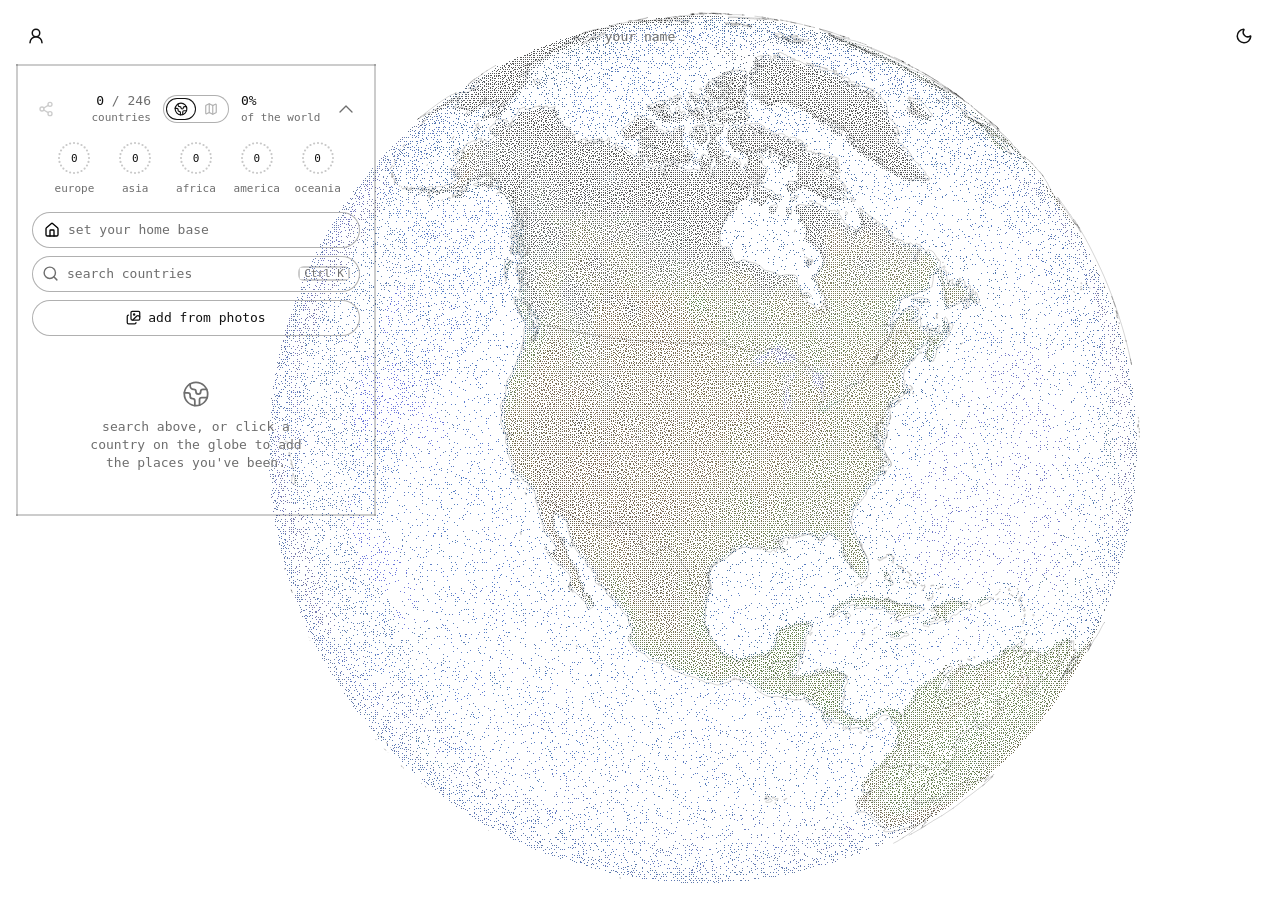
==== commit adc12344: "Deploy 0ae2ab3" ====
--- a/index.html
+++ b/index.html
@@ -17,11 +17,19 @@
     <link rel="icon" href="/favicon-32.png" type="image/png" sizes="32x32" />
     <link rel="apple-touch-icon" href="/apple-touch-icon.png" />
     <meta name="theme-color" content="#000000" />
-    <script type="module" crossorigin src="/assets/index-jT8Go72h.js"></script>
+    <script type="module" crossorigin src="/assets/index-DS0KN2K0.js"></script>
     <link rel="stylesheet" crossorigin href="/assets/index-DoVZZl78.css">
   </head>
   <body>
     <div id="stage"></div>
+    <script>
+      // the country data starts downloading now, alongside the app's code, not after it has run;
+      // the app takes this response (domain/world.ts). Not a <link rel=preload>: Safari doesn't
+      // match it to the app's fetch and downloads the file twice
+      try {
+        window.__prefetch = { 'data/countries-50m.un.json': fetch('/data/countries-50m.un.json') };
+      } catch (e) {}
+    </script>
     <div id="status" aria-live="polite"></div>
     <div id="tip" role="tooltip"></div>
     <div id="ui"></div>
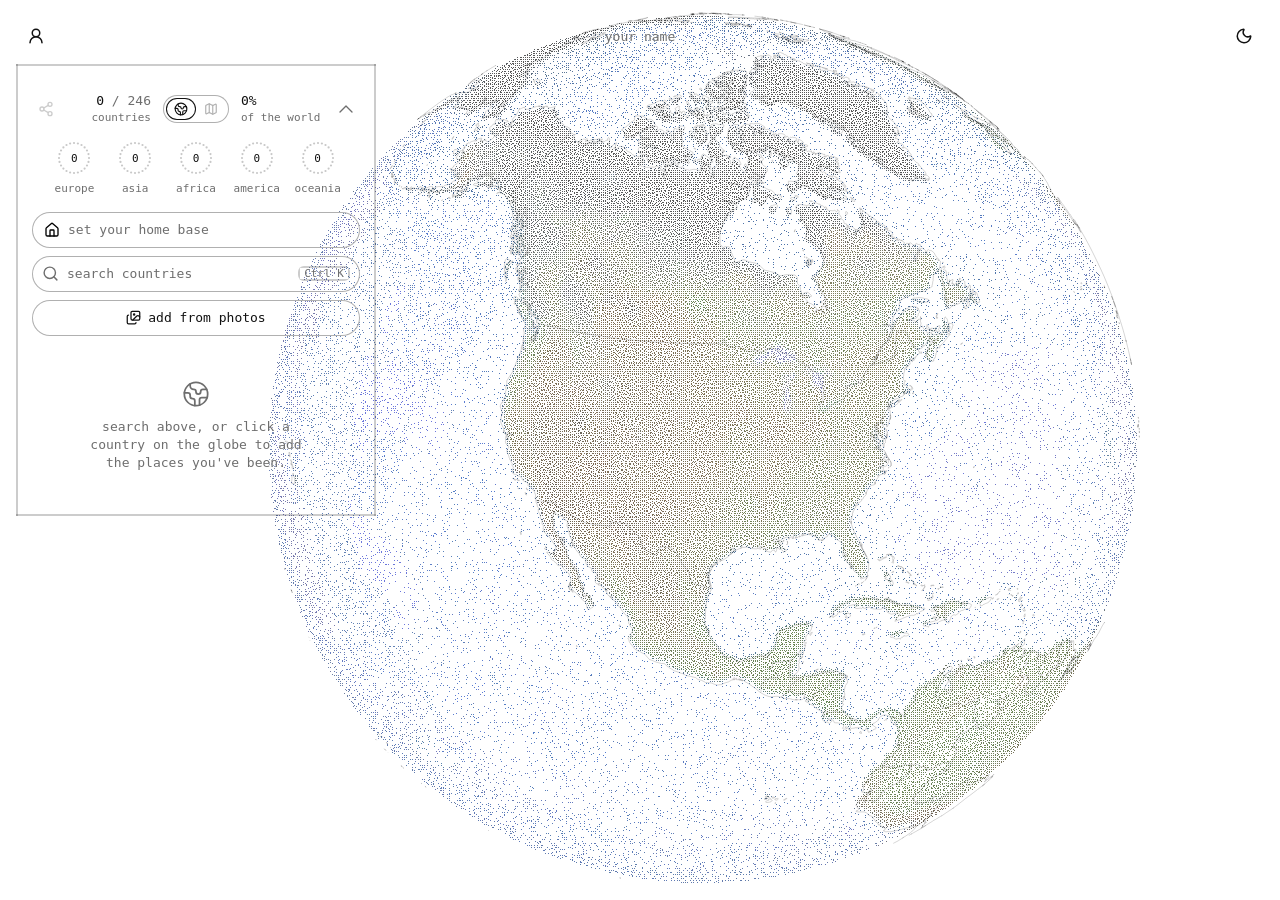
==== commit e059f2b2: "Deploy a5e5bd4" ====
--- a/index.html
+++ b/index.html
@@ -17,8 +17,8 @@
     <link rel="icon" href="/favicon-32.png" type="image/png" sizes="32x32" />
     <link rel="apple-touch-icon" href="/apple-touch-icon.png" />
     <meta name="theme-color" content="#000000" />
-    <script type="module" crossorigin src="/assets/index-DS0KN2K0.js"></script>
-    <link rel="stylesheet" crossorigin href="/assets/index-DoVZZl78.css">
+    <script type="module" crossorigin src="/assets/index-DnHaU3bj.js"></script>
+    <link rel="stylesheet" crossorigin href="/assets/index-B7HYj6ka.css">
   </head>
   <body>
     <div id="stage"></div>
--- a/assets/index-B7HYj6ka.css
+++ b/assets/index-B7HYj6ka.css
@@ -0,0 +1 @@
+@layer tokens{:root{--font:ui-monospace, "SF Mono", SFMono-Regular, Menlo, Consolas, monospace;--font-display:var(--font);--text:13px;--text-small:11px;--weight:400;--weight-strong:500;--page:#000;--label:#f2f2f2;--label-2:#8c8c8c;--label-3:#555;--fill:#ffffff0f;--fill-hover:#ffffff1a;--separator:#3a3a3a;--accent:#fff;--accent-ink:#000;--shadow:none;--sat-visited:.35;--sat-other:.2;--grain:url("data:image/svg+xml,%3Csvg xmlns='http://www.w3.org/2000/svg' width='24' height='24'%3E%3Cfilter id='n'%3E%3CfeTurbulence type='fractalNoise' baseFrequency='1.4' numOctaves='2' stitchTiles='stitch'/%3E%3CfeColorMatrix values='2.4 0 0 0 -0.7 2.4 0 0 0 -0.7 2.4 0 0 0 -0.7 0 0 0 0 1'/%3E%3C/filter%3E%3Crect width='24' height='24' filter='url(%23n)'/%3E%3C/svg%3E");--grain-strength:1;--glass-alpha:.28;--glass-blur:22px;--glass-sat:190%;--glass-edge:.35;--glass:rgb(22 26 38/var(--glass-alpha));--glass-border:rgb(255 255 255/calc(var(--glass-edge) * .5));--dots-edge:#ffffff52;--dots-gap:2px;--dot:radial-gradient(circle, #ffffff6b .55px, transparent .9px);--dots-grid:radial-gradient(#ffffff12 .8px, transparent 1.2px) 0 0 / 6px 6px}:root[data-mode=light]{--page:#fff;--label:#111;--label-2:#6e6e6e;--label-3:#b0b0b0;--fill:#0000000d;--fill-hover:#00000017;--separator:#d6d6d6;--accent:#000;--accent-ink:#fff;--shadow:0 10px 40px #00000059, 0 1px 3px #0003;--glass:rgb(250 250 252/calc(var(--glass-alpha) + .4));--glass-border:rgb(255 255 255/calc(var(--glass-edge) + .2));--dot:radial-gradient(circle, #0000005c .55px, transparent .9px);--dots-grid:radial-gradient(#0000000f .8px, transparent 1.2px) 0 0 / 6px 6px}}@layer base{:root{--lightningcss-light:initial;--lightningcss-dark: ;color-scheme:light dark;font-family:var(--font)}@media (prefers-color-scheme:dark){:root{--lightningcss-light: ;--lightningcss-dark:initial}}html,body{background:var(--page);height:100%;color:var(--label);margin:0;overflow:hidden}#stage{position:fixed;inset:0}#stage canvas{width:100%;height:100%;display:block}#status{-webkit-backdrop-filter:blur(20px);font-size:var(--text-small);opacity:0;pointer-events:none;z-index:20;background:#1c1c1eb3;border-radius:999px;padding:6px 12px;transition:opacity .2s;position:fixed;bottom:20px;left:50%;transform:translate(-50%)}#status.show{opacity:1}#status.fatal{background:var(--page);max-width:min(420px,100vw - 32px);color:var(--label);box-shadow:inset 0 0 0 1px var(--separator);font-size:var(--text);text-align:center;pointer-events:auto;border-radius:6px;padding:14px 18px;line-height:1.45;top:50%;bottom:auto;transform:translate(-50%,-50%)}#tip{-webkit-backdrop-filter:blur(20px)saturate(180%);font-size:var(--text);font-weight:var(--weight-strong);white-space:pre;pointer-events:none;opacity:0;z-index:30;background:#1c1c1eb8;border:.5px solid #ffffff1f;border-radius:10px;padding:6px 11px;transition:opacity .12s;position:fixed;top:0;left:0;box-shadow:0 6px 20px #00000059}#tip.show{opacity:1}#ui{font-family:var(--font);color:var(--label);-webkit-font-smoothing:antialiased}.glass{background:var(--glass);border:.5px solid var(--glass-border);box-shadow:inset 0 1px 0 rgb(255 255 255/var(--glass-edge)), inset 0 0 0 .5px rgb(255 255 255/calc(var(--glass-edge) * .4)), var(--shadow);background-image:linear-gradient(160deg, rgb(255 255 255/calc(var(--glass-edge) * .25)), #fff0 40%);-webkit-backdrop-filter:blur(var(--glass-blur)) saturate(var(--glass-sat));color:var(--label);font-family:var(--font)}.card{border-radius:22px;width:360px;max-height:calc(100dvh - 80px);animation:.5s cubic-bezier(.2,.9,.3,1.1) card-in;display:flex;position:fixed;top:64px;left:16px;overflow:hidden}@keyframes card-in{0%{opacity:0;transform:translate(-12px)scale(.98)}}.sheet{height:var(--sheet-h,25dvh);z-index:10;border-bottom:none;border-radius:22px 22px 0 0;outline:none;flex-direction:column;display:flex;position:fixed;bottom:0;left:0;right:0}.sheet .handle{background:var(--label-3);border-radius:3px;width:36px;height:5px;margin:7px auto 0}.panel{flex-direction:column;flex:1;gap:8px;min-height:0;padding:20px 16px 0;display:flex}.card .panel{padding-bottom:0}.sheet .panel{padding-top:10px}.sr-only{clip:rect(0 0 0 0);width:1px;height:1px;position:absolute;overflow:hidden}@media (prefers-reduced-motion:reduce){.card,.mark{transition:none;animation:none}}.dots-canvas{pointer-events:none;width:100%;height:100%;position:absolute;inset:0}.mode-toggle,.account-toggle{all:unset;z-index:11;cursor:pointer;width:40px;height:40px;color:var(--label);border-radius:12px;place-items:center;transition:bottom .3s cubic-bezier(.2,.9,.3,1),opacity .2s;display:grid;position:fixed}.mode-toggle{top:16px;right:16px}.account-toggle{top:16px;left:16px}.map-name{all:unset;z-index:11;text-align:center;width:min(280px,100% - 128px);height:40px;font-size:var(--text);font-weight:var(--weight-strong);color:var(--label);text-overflow:ellipsis;text-shadow:0 0 6px var(--page), 0 0 2px var(--page);white-space:nowrap;cursor:pointer;border-radius:4px;place-items:center;display:grid;position:fixed;top:16px;left:50%;overflow:hidden;transform:translate(-50%)}span.map-name{cursor:default}.map-name[data-empty]{color:var(--label-2);font-weight:var(--weight)}.account-field{flex-direction:column;gap:6px;display:flex}.keep-case{text-transform:none}.account-label{font-size:var(--text-small);color:var(--label-2)}.map-name:focus-visible,.mode-toggle:focus-visible,.account-toggle:focus-visible{box-shadow:0 0 0 3px #0a84ff80}@media (max-width:720px),(max-height:500px) and (pointer:coarse){.mode-toggle{top:max(10px, env(safe-area-inset-top));right:10px}.account-toggle{top:max(10px, env(safe-area-inset-top));left:10px}.map-name{top:max(10px, env(safe-area-inset-top));width:min(280px,100% - 116px)}}.sheet .handle{display:none}.sheet .panel{overscroll-behavior:contain;overflow-y:auto}.pinned-stats{all:unset;box-sizing:border-box;padding-bottom:env(safe-area-inset-bottom);z-index:11;text-shadow:0 0 6px var(--page), 0 0 2px var(--page);border-radius:4px;position:fixed;bottom:0;left:0;right:0}.counter{all:unset;box-sizing:border-box;cursor:pointer;font-variant-numeric:tabular-nums;white-space:nowrap;align-items:center;gap:5px;width:100%;height:52px;padding:0 44px;display:flex;position:relative}.counter-continents{gap:6px;margin:0 auto;display:flex}.counter-side{white-space:nowrap;text-align:right;flex:1 1 0;min-width:0;padding-right:10px}.counter-right{text-align:left;padding:0 0 0 10px}.counter-continents .ring svg{width:26px;height:26px}.counter-continents .ring-n{height:26px;font-size:var(--text-small)}.counter-continents .ring-label{margin-top:0;line-height:1.1}.chevron{color:var(--label-2);flex:none}.counter .chevron{position:absolute;right:10px}.counter:focus-visible{box-shadow:inset 0 0 0 2px #0a84ff99}.share-icon{all:unset;width:28px;height:40px;color:var(--label-2);cursor:pointer;place-items:center;display:grid;position:absolute;transform:translateY(-50%)}.share-icon:disabled{opacity:.35;cursor:default}.share-icon:focus-visible{box-shadow:0 0 0 2px #0a84ff99}.pinned-stats .share-icon{top:26px;left:8px}.sheet-stats-wrap .share-icon{left:0;top:var(--totals-mid)}.pinned-stats[data-top]{width:360px;padding-bottom:0;inset:64px auto auto 16px}.counter-n{font-size:var(--text);font-weight:var(--weight-strong)}.counter-of{font-size:var(--text-small);color:var(--label-2);margin-left:2px}.sheet-stats{all:unset;box-sizing:border-box;cursor:pointer;border-radius:4px;width:100%;display:block;position:relative}.sheet-stats .chevron{top:var(--totals-mid);position:absolute;right:2px;transform:translateY(-50%)}.sheet-stats-wrap{--totals-mid:25px;position:relative}.sheet-stats .stats{padding-top:10px;padding-bottom:8px}.sheet-stats .stats-head{gap:90px;padding:0 22px}.sheet-stats .stats-head>*{white-space:nowrap;flex:1 1 0;min-width:0}.sheet-stats .stats-head>:first-child{text-align:right}.sheet-stats .stat-right{text-align:left}.sheet-stats-middle{top:var(--totals-mid);position:absolute;left:50%;transform:translate(-50%,-50%)}.sheet-stats:focus-visible{box-shadow:0 0 0 3px #0a84ff80}.sheet[data-searching=true]{bottom:var(--kb,0px);height:calc(var(--vvh,100dvh) - 110px)}.sheet{transition:height .25s,bottom .2s}[data-sideways] :is(.sheet,.sheet[data-searching=true]){left:auto;right:max(10px, env(safe-area-inset-right));width:min(360px,46vw);height:calc(100dvh - 10px - max(10px, env(safe-area-inset-top)) - 50px);border-radius:16px;bottom:10px}[data-sideways] .pinned-stats{left:max(10px, env(safe-area-inset-left));width:min(440px,50vw);bottom:10px;right:auto}[data-sideways] :is(.toast[data-lift=sheet],.toast[data-lift=button],.toast[data-lift=top]){top:auto;bottom:72px;left:calc(50% - min(180px,23vw))}.panel-head{padding:0 4px}.saved{font-size:var(--text-small);color:var(--label-2);flex-wrap:wrap;align-items:center;gap:8px 5px;margin-top:4px;display:flex}.stats{background:var(--fill);border-radius:16px;padding:14px 14px 12px}.stats-head{justify-content:space-between;align-items:flex-end;display:flex}.stat-right{text-align:right}.stat-big{font-family:var(--font-display);font-size:var(--text);font-weight:var(--weight-strong);font-variant-numeric:tabular-nums;line-height:1}.stat-of{font-size:var(--text);font-weight:var(--weight-strong);color:var(--label-2)}.stat-label{font-size:var(--text-small);color:var(--label-2);margin-top:4px}.rings{grid-auto-columns:1fr;grid-auto-flow:column;gap:4px;margin-top:14px;display:grid}.ring{flex-direction:column;align-items:center;display:flex;position:relative}.ring svg{width:40px;height:40px;transform:rotate(-90deg)}.ring circle{fill:none;stroke-width:4.5px}.ring-n{height:40px;font-size:var(--text-small);font-weight:var(--weight-strong);font-variant-numeric:tabular-nums;place-items:center;display:grid;position:absolute;top:0}.ring-label{font-size:var(--text-small);color:var(--label-2);white-space:nowrap;margin-top:4px}.home-row{all:unset;background:var(--fill);cursor:pointer;min-height:36px;font-size:var(--text);border-radius:12px;align-items:center;gap:8px;padding:0 12px;display:flex}.home-picker{flex-direction:column;gap:4px;display:flex}.home-input{cursor:text}.home-input input{all:unset;min-width:0;font-size:var(--text);color:var(--label);flex:1}.home-input input::placeholder{color:var(--label-2)}.home-results{flex-direction:column;padding:2px 0;display:flex}.home-result{all:unset;min-height:36px;font-size:var(--text);cursor:pointer;border-radius:999px;align-items:center;gap:10px;padding:0 12px;display:flex}.home-result[aria-selected=true]{box-shadow:inset 0 0 0 1px var(--label-3)}.home-hint{font-size:var(--text-small);color:var(--label-2);margin:2px 12px 0}.home-row:hover{background:var(--fill-hover)}.home-row:focus-visible{box-shadow:0 0 0 3px #0a84ff80}.home-icon{color:var(--accent);flex:none}.home-row .flag{width:16px;height:12px}.home-name{min-width:0;font-weight:var(--weight-strong);text-overflow:ellipsis;white-space:nowrap;flex:1;overflow:hidden}.home-name.muted{font-weight:var(--weight-strong);color:var(--label-2)}.home-change{font-size:var(--text);color:var(--label-2)}.home-glyph{color:var(--label-2);vertical-align:-1px;margin-left:6px}.text-btn{all:unset;font-size:var(--text);font-weight:var(--weight-strong);color:var(--accent);cursor:pointer;border-radius:8px;padding:4px 8px}.text-btn:hover{background:var(--fill)}.icon-btn{all:unset;width:24px;height:24px;color:var(--label-2);cursor:pointer;border-radius:50%;flex:none;place-items:center;display:grid}.icon-btn:hover{background:var(--fill-hover);color:var(--label)}.icon-btn:focus-visible{box-shadow:0 0 0 2px #0a84ffb3}.segmented{border-radius:8px;grid-template-columns:1fr 1fr;padding:2px;display:inline-grid;position:relative}.segmented button{all:unset;z-index:1;height:22px;font-size:var(--text-small);font-weight:var(--weight-strong);color:var(--label-2);cursor:pointer;border-radius:9px;justify-content:center;align-items:center;gap:4px;padding:0 8px;transition:color .2s;display:inline-flex;position:relative}.segmented button[aria-checked=true]{color:var(--label)}.segmented button:focus-visible{box-shadow:0 0 0 2px #0a84ffb3}.seg-thumb{background:var(--fill-hover);border-radius:6px;width:calc(50% - 2px);transition:transform .35s cubic-bezier(.2,.9,.3,1.15);position:absolute;top:2px;bottom:2px;left:2px;box-shadow:0 1px 4px #00000040}.seg-thumb[data-pos=map]{transform:translate(100%)}.shared-actions{gap:12px;margin-left:auto;display:inline-flex}.shared-actions .text-btn{white-space:nowrap}.saved .text-btn{font-size:var(--text-small);margin:-2px -6px -2px 0;padding:2px 6px}.panel[data-shared] .remove,.panel[data-shared] .home-change{display:none}.finder{flex-direction:column;flex:1;min-height:0;display:flex}.search{background:var(--fill);border-radius:11px;align-items:center;gap:8px;height:36px;padding:0 10px;display:flex}.search:focus-within{background:var(--fill-hover)}.search-icon{color:var(--label-2);flex:none}.search input{all:unset;min-width:0;font-size:var(--text);color:var(--label);flex:1}.search input::placeholder{color:var(--label-2)}.kbd{font-family:var(--font);font-size:var(--text-small);color:var(--label-2);border:.5px solid var(--separator);border-radius:6px;padding:1px 6px}.list{overscroll-behavior:contain;scrollbar-width:thin;flex:1;min-height:0;margin:8px -16px 0;padding:0 8px 16px;scroll-padding-top:40px;overflow-y:auto}.group [cmdk-group-heading]{font-size:var(--text-small);font-weight:var(--weight-strong);color:var(--label-2);padding:14px 10px 6px}.row{cursor:pointer;-webkit-user-select:none;user-select:none;border-radius:10px;align-items:center;gap:10px;min-height:44px;padding:0 10px;display:flex}:is(.list:hover,.finder[data-active]) .row[data-selected=true]{background:var(--fill)}.flag{background:var(--fill) center / cover no-repeat;width:20px;height:15px;box-shadow:inset 0 0 0 .5px var(--separator);flex:none;position:relative;overflow:hidden}.flag:after{content:"";background:var(--grain) 0 0 / 24px 24px;mix-blend-mode:overlay;opacity:var(--grain-strength);pointer-events:none;position:absolute;inset:0}.row-name{min-width:0;font-size:var(--text);text-overflow:ellipsis;white-space:nowrap;flex:1;overflow:hidden}.tag{font-size:var(--text-small);color:var(--label-3);margin-left:6px}.mark{border:1.5px solid var(--label-3);width:24px;height:24px;color:var(--label-2);border-radius:50%;place-items:center;transition:transform .25s cubic-bezier(.2,.9,.3,1.4),background .2s;display:grid}.mark.on{border-color:var(--accent);background:var(--accent);color:var(--accent-ink);transform:scale(1.05)}.row .remove{opacity:0}.row:hover .remove,:is(.list:hover,.finder[data-active]) .row[data-selected=true] .remove,.remove:focus-visible{opacity:1}@media (pointer:fine){.row{min-height:32px}}@media (hover:none){.row .remove{opacity:1}.kbd{display:none}}.empty{text-align:center;font-size:var(--text);color:var(--label-2);padding:28px 16px}.hint{justify-items:center;gap:10px;display:grid}.hint p{max-width:240px;margin:0;line-height:1.4}.finder{gap:8px}.sheet .finder,.sheet .list{flex:none;min-height:auto;overflow:visible}.row-text{flex-direction:column;flex:1;min-width:0;display:flex}.row-facts{font-size:var(--text-small);color:var(--label-2);white-space:nowrap;text-overflow:ellipsis;overflow:hidden}.toast{z-index:12;box-sizing:border-box;border-radius:14px;align-items:center;gap:10px;max-width:min(440px,100vw - 24px);padding:8px 10px 8px 12px;animation:.25s cubic-bezier(.2,.9,.3,1.2) toast-in;display:flex;position:fixed;bottom:16px;left:50%;transform:translate(-50%)}@keyframes toast-in{0%{opacity:0;transform:translate(-50%,8px)}}.toast-flag{width:24px;height:18px}.toast-body{flex-direction:column;min-width:0;display:flex}.toast-name{font-size:var(--text);font-weight:var(--weight-strong);white-space:nowrap;align-items:center;gap:6px;display:inline-flex}.toast-state{font-size:var(--text-small);font-weight:var(--weight-strong);color:var(--label-2);align-items:center;gap:2px;display:inline-flex}.toast-facts{font-size:var(--text-small);color:var(--label-2);white-space:nowrap;text-overflow:ellipsis;overflow:hidden}.toast-undo{flex:none;margin-left:auto}@media (max-width:720px),(max-height:500px) and (pointer:coarse){.toast[data-lift=button]{bottom:calc(env(safe-area-inset-bottom) + 62px)}.toast[data-lift=sheet]{bottom:calc(var(--sheet-h,25dvh) + 10px)}.toast[data-lift=top]{top:calc(max(10px, env(safe-area-inset-top)) + 48px);bottom:auto}}.share-backdrop{z-index:40;font-family:var(--font);color:var(--label);background:#00000073;place-items:center;display:grid;position:fixed;inset:0}.share-backdrop[data-busy=true]{background:#0000001a}.share-sheet{box-sizing:border-box;flex-direction:column;gap:8px;width:min(360px,100vw - 24px);max-height:calc(100dvh - 24px);padding:16px;display:flex;overflow-y:auto}.share-head{min-height:28px;font-size:var(--text);font-weight:var(--weight-strong);justify-content:space-between;align-items:center;padding-left:4px;display:flex}.share-head[data-bare]{justify-content:flex-end;min-height:0}.choice{box-shadow:inset 0 0 0 1px var(--label-3);border-radius:999px;grid-auto-columns:1fr;grid-auto-flow:column;padding:3px;display:grid;position:relative}.choice button{all:unset;z-index:1;height:30px;font-size:var(--text);color:var(--label-2);cursor:pointer;border-radius:999px;justify-content:center;align-items:center;gap:6px;transition:color .2s;display:inline-flex;position:relative}.choice button[aria-checked=true]{color:var(--label);font-weight:var(--weight-strong)}.choice button:disabled{opacity:.4;cursor:default}.choice button:focus-visible{box-shadow:0 0 0 2px #0a84ffb3}.choice-knob{width:calc((100% - 6px) / var(--n));box-shadow:inset 0 0 0 1px var(--label);transform:translateX(calc(var(--at) * 100%));border-radius:999px;transition:transform .35s cubic-bezier(.2,.9,.3,1.15);position:absolute;top:3px;bottom:3px;left:3px}.pill-btn{all:unset;box-sizing:border-box;min-height:36px;box-shadow:inset 0 0 0 1px var(--label-3);color:var(--label);font-size:var(--text);font-weight:var(--weight-strong);text-transform:lowercase;white-space:nowrap;cursor:pointer;border-radius:999px;justify-content:center;align-items:center;gap:7px;padding:0 16px;display:inline-flex}.pill-btn:hover:not(:disabled){box-shadow:inset 0 0 0 1px var(--label-2)}.pill-btn:disabled{opacity:.4;cursor:default}.pill-btn:focus-visible{box-shadow:0 0 0 3px #0a84ff80}.share-hint{font-size:var(--text-small);color:var(--label-2);margin:0;padding:0 4px}.share-preview{aspect-ratio:9/16;background:var(--page);place-items:center;max-width:100%;height:min(52dvh,560px);margin:0 auto;display:grid;position:relative;overflow:hidden}.share-preview[data-format=post]{aspect-ratio:4/5}.share-preview video,.share-preview img{object-fit:contain;width:100%;height:100%}.share-progress{font-size:var(--text-small);color:var(--label-2);flex-direction:column;align-items:center;gap:10px;display:flex}.share-bar{background:var(--fill-hover);border-radius:2px;width:160px;height:3px;overflow:hidden}.share-bar>span{background:var(--label);height:100%;transition:width .2s linear;display:block}.share-error{font-size:var(--text-small);color:#ff6b6b;margin:0}.share-actions{align-items:center;gap:8px;display:flex}.share-actions .pill-btn{flex:1}.share-frame{border:1px solid;border-radius:2px;display:inline-block}.share-frame-story{width:7px;height:12px}.share-frame-post{width:10px;height:12px}.photo-btn{all:unset;background:var(--fill);min-height:36px;color:var(--label);font-size:var(--text);font-weight:var(--weight-strong);cursor:pointer;border-radius:12px;justify-content:center;align-items:center;gap:7px;padding:0 12px;display:inline-flex}.photo-btn:hover{background:var(--fill-hover)}.photo-btn:disabled{opacity:.7;cursor:progress}.photo-error{font-size:var(--text-small);color:#ff6b6b;margin:-6px 4px 0}.photo-list{max-height:min(48dvh,420px);margin:0;padding:0;list-style:none;overflow-y:auto}.photo-row{all:unset;box-sizing:border-box;cursor:pointer;border-radius:10px;align-items:center;gap:10px;width:100%;min-height:48px;padding:0 6px;display:flex}.photo-row:hover:not(:disabled){background:var(--fill)}.photo-row:disabled{cursor:default;opacity:.6}.photo-private{font-size:var(--text-small);margin-left:auto}}@layer skin{:is(.glass,.home-row,.search,.stats,.row,.kbd,.seg-thumb,#tip,.photo-btn,.counter,.share-preview){--dots-border:var(--dot) 0 0 / var(--dots-gap) 2px repeat-x, var(--dot) 0 100% / var(--dots-gap) 2px repeat-x, var(--dot) 0 0 / 2px var(--dots-gap) repeat-y, var(--dot) 100% 0 / 2px var(--dots-gap) repeat-y}.glass{background:var(--dots-border), var(--dots-grid), #000000db;box-shadow:none;-webkit-backdrop-filter:none;border:0}.glass.card,[data-mode=light] .glass.card{background:var(--dots-border);border-radius:0}.glass.sheet,[data-mode=light] .glass.sheet{background:var(--dot) 0 0 / var(--dots-gap) 2px repeat-x;border-radius:0}.home-row,.search{box-shadow:inset 0 0 0 1px var(--label-3);background:0 0;border:0;border-radius:999px}.home-row:hover{box-shadow:inset 0 0 0 1px var(--label-2)}.search:focus-within,.home-input:focus-within{box-shadow:inset 0 0 0 1px var(--label)}.saved,.stat-label,.ring-label,.group [cmdk-group-heading],.text-btn,.segmented button,.home-name.muted,.home-change,.search input::placeholder,.tag,.toast-state,.photo-btn,.empty{text-transform:lowercase}.stats{background:var(--dots-border);border:0;border-radius:4px}.ring-dots circle{fill:#4a4a4a;stroke:none;transition:r .3s,fill .3s}.ring-dots circle.on{fill:#fff}.flag{filter:saturate(var(--sat-other));transition:filter .3s}:is(.row.visited,.home-row,.toast) .flag{filter:saturate(var(--sat-visited))}.row{border-radius:4px}:is(.list:hover,.finder[data-active]) .row[data-selected=true]{background:var(--dots-border)}.mark{border:1.5px dotted var(--label-3)}.mark.on{border:1.5px solid #fff}.kbd{background:var(--dots-border);border:0}.segmented{border-radius:6px}.segmented button{border-radius:4px}.seg-thumb{--dot:radial-gradient(circle, #fffc .55px, transparent .9px);background:var(--dots-border);box-shadow:none;border:0;border-radius:4px}#tip{font-family:var(--font);background:var(--dots-border), #000000e0;box-shadow:none;-webkit-backdrop-filter:none;border:0;border-radius:4px}.row{margin:0 8px}.group [cmdk-group-heading]{padding-left:10px}.panel{min-width:0}:is(.card,.sheet) .panel{text-shadow:0 0 6px var(--page), 0 0 2px var(--page)}.ring{min-width:0}.ring-label{white-space:nowrap;text-align:center;line-height:1.25}.sheet-stats .stats{background:0 0}.pinned-stats .counter{background:var(--dot) 0 0 / var(--dots-gap) 2px repeat-x}.toast{border-radius:6px}.glass.share-sheet,[data-mode=light] .glass.share-sheet{background:var(--dots-border), var(--page);border-radius:0}.share-hint,.share-head,.choice button{text-transform:lowercase}.share-preview{background:var(--dots-border), var(--page);border-radius:0}.photo-btn{box-shadow:inset 0 0 0 1px var(--label-3);background:0 0;border-radius:999px}.photo-btn:hover{box-shadow:inset 0 0 0 1px var(--label-2)}.segmented[data-toggle]{box-shadow:inset 0 0 0 1px var(--label-3);background:0 0;border-radius:999px;padding:3px}.segmented[data-toggle] button{width:30px;height:22px;color:var(--label-3);border-radius:999px;padding:0}.segmented[data-toggle] .seg-thumb{width:calc(50% - 3px);box-shadow:inset 0 0 0 1px var(--label);background:0 0;border-radius:999px;top:3px;bottom:3px;left:3px}.segmented[data-toggle] button[aria-checked=true]{color:var(--label)}[data-mode=light] .glass{background:var(--dots-border), var(--dots-grid), #ffffffe6}[data-mode=light] #tip{background:var(--dots-border), #fffffff2;color:#111}[data-mode=light] :is(.search:focus-within,.seg-thumb){--dot:radial-gradient(circle, #000000b3 .55px, transparent .9px)}[data-mode=light] .ring-dots circle{fill:#c8c8c8}[data-mode=light] .ring-dots circle.on{fill:#000}.pinned-stats[data-top] .counter{background:var(--dots-border)}[data-mode=light] .mark.on{border-color:#000}[data-sideways] :is(.glass.sheet,.pinned-stats .counter),[data-sideways][data-mode=light] .glass.sheet{background:var(--dots-border)}}
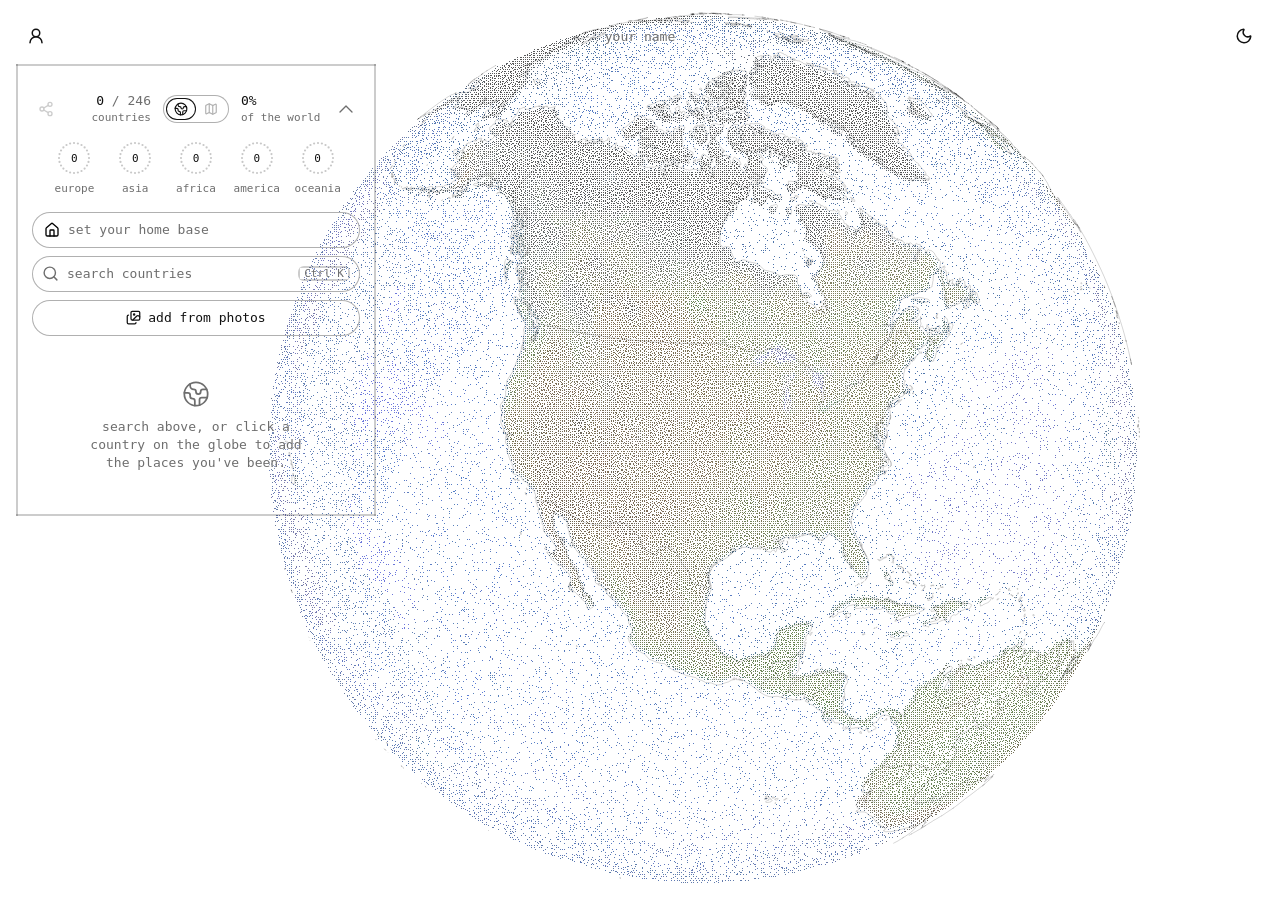
==== commit de780d73: "Deploy d86e966" ====
--- a/index.html
+++ b/index.html
@@ -17,8 +17,8 @@
     <link rel="icon" href="/favicon-32.png" type="image/png" sizes="32x32" />
     <link rel="apple-touch-icon" href="/apple-touch-icon.png" />
     <meta name="theme-color" content="#000000" />
-    <script type="module" crossorigin src="/assets/index-DnHaU3bj.js"></script>
-    <link rel="stylesheet" crossorigin href="/assets/index-B7HYj6ka.css">
+    <script type="module" crossorigin src="/assets/index-Bn5kWYiv.js"></script>
+    <link rel="stylesheet" crossorigin href="/assets/index-8QZDo8bB.css">
   </head>
   <body>
     <div id="stage"></div>
--- a/assets/index-8QZDo8bB.css
+++ b/assets/index-8QZDo8bB.css
@@ -0,0 +1 @@
+@layer tokens{:root{--font:ui-monospace, "SF Mono", SFMono-Regular, Menlo, Consolas, monospace;--font-display:var(--font);--text:13px;--text-small:11px;--weight:400;--weight-strong:500;--page:#000;--label:#f2f2f2;--label-2:#8c8c8c;--label-3:#555;--fill:#ffffff0f;--fill-hover:#ffffff1a;--separator:#3a3a3a;--accent:#fff;--accent-ink:#000;--shadow:none;--sat-visited:.35;--sat-other:.2;--grain:url("data:image/svg+xml,%3Csvg xmlns='http://www.w3.org/2000/svg' width='24' height='24'%3E%3Cfilter id='n'%3E%3CfeTurbulence type='fractalNoise' baseFrequency='1.4' numOctaves='2' stitchTiles='stitch'/%3E%3CfeColorMatrix values='2.4 0 0 0 -0.7 2.4 0 0 0 -0.7 2.4 0 0 0 -0.7 0 0 0 0 1'/%3E%3C/filter%3E%3Crect width='24' height='24' filter='url(%23n)'/%3E%3C/svg%3E");--grain-strength:1;--glass-alpha:.28;--glass-blur:22px;--glass-sat:190%;--glass-edge:.35;--glass:rgb(22 26 38/var(--glass-alpha));--glass-border:rgb(255 255 255/calc(var(--glass-edge) * .5));--dots-edge:#ffffff52;--dots-gap:2px;--dot:radial-gradient(circle, #ffffff6b .55px, transparent .9px);--dots-grid:radial-gradient(#ffffff12 .8px, transparent 1.2px) 0 0 / 6px 6px}:root[data-mode=light]{--page:#fff;--label:#111;--label-2:#6e6e6e;--label-3:#b0b0b0;--fill:#0000000d;--fill-hover:#00000017;--separator:#d6d6d6;--accent:#000;--accent-ink:#fff;--shadow:0 10px 40px #00000059, 0 1px 3px #0003;--glass:rgb(250 250 252/calc(var(--glass-alpha) + .4));--glass-border:rgb(255 255 255/calc(var(--glass-edge) + .2));--dot:radial-gradient(circle, #0000005c .55px, transparent .9px);--dots-grid:radial-gradient(#0000000f .8px, transparent 1.2px) 0 0 / 6px 6px}}@layer base{:root{--lightningcss-light:initial;--lightningcss-dark: ;color-scheme:light dark;font-family:var(--font)}@media (prefers-color-scheme:dark){:root{--lightningcss-light: ;--lightningcss-dark:initial}}html,body{background:var(--page);height:100%;color:var(--label);margin:0;overflow:hidden}#stage{position:fixed;inset:0}#stage canvas{width:100%;height:100%;display:block}#status{-webkit-backdrop-filter:blur(20px);font-size:var(--text-small);opacity:0;pointer-events:none;z-index:20;background:#1c1c1eb3;border-radius:999px;padding:6px 12px;transition:opacity .2s;position:fixed;bottom:20px;left:50%;transform:translate(-50%)}#status.show{opacity:1}#status.fatal{background:var(--page);max-width:min(420px,100vw - 32px);color:var(--label);box-shadow:inset 0 0 0 1px var(--separator);font-size:var(--text);text-align:center;pointer-events:auto;border-radius:6px;padding:14px 18px;line-height:1.45;top:50%;bottom:auto;transform:translate(-50%,-50%)}#tip{-webkit-backdrop-filter:blur(20px)saturate(180%);font-size:var(--text);font-weight:var(--weight-strong);white-space:pre;pointer-events:none;opacity:0;z-index:30;background:#1c1c1eb8;border:.5px solid #ffffff1f;border-radius:10px;padding:6px 11px;transition:opacity .12s;position:fixed;top:0;left:0;box-shadow:0 6px 20px #00000059}#tip.show{opacity:1}#ui{font-family:var(--font);color:var(--label);-webkit-font-smoothing:antialiased}.glass{background:var(--glass);border:.5px solid var(--glass-border);box-shadow:inset 0 1px 0 rgb(255 255 255/var(--glass-edge)), inset 0 0 0 .5px rgb(255 255 255/calc(var(--glass-edge) * .4)), var(--shadow);background-image:linear-gradient(160deg, rgb(255 255 255/calc(var(--glass-edge) * .25)), #fff0 40%);-webkit-backdrop-filter:blur(var(--glass-blur)) saturate(var(--glass-sat));color:var(--label);font-family:var(--font)}.card{border-radius:22px;width:360px;max-height:calc(100dvh - 80px);animation:.5s cubic-bezier(.2,.9,.3,1.1) card-in;display:flex;position:fixed;top:64px;left:16px;overflow:hidden}@keyframes card-in{0%{opacity:0;transform:translate(-12px)scale(.98)}}.sheet{height:var(--sheet-h,25dvh);z-index:10;border-bottom:none;border-radius:22px 22px 0 0;outline:none;flex-direction:column;display:flex;position:fixed;bottom:0;left:0;right:0}.sheet .handle{background:var(--label-3);border-radius:3px;width:36px;height:5px;margin:7px auto 0}.panel{flex-direction:column;flex:1;gap:8px;min-height:0;padding:20px 16px 0;display:flex}.card .panel{padding-bottom:0}.sheet .panel{padding-top:10px}.sr-only{clip:rect(0 0 0 0);width:1px;height:1px;position:absolute;overflow:hidden}@media (prefers-reduced-motion:reduce){.card,.mark{transition:none;animation:none}}.dots-canvas{pointer-events:none;width:100%;height:100%;position:absolute;inset:0}.mode-toggle,.account-toggle{all:unset;z-index:11;cursor:pointer;width:40px;height:40px;color:var(--label);border-radius:12px;place-items:center;transition:bottom .3s cubic-bezier(.2,.9,.3,1),opacity .2s;display:grid;position:fixed}.mode-toggle{top:16px;right:16px}.account-toggle{top:16px;left:16px}.map-name{all:unset;z-index:11;text-align:center;width:min(280px,100% - 128px);height:40px;font-size:var(--text);font-weight:var(--weight-strong);color:var(--label);text-overflow:ellipsis;text-shadow:0 0 6px var(--page), 0 0 2px var(--page);white-space:nowrap;cursor:pointer;border-radius:4px;place-items:center;display:grid;position:fixed;top:16px;left:50%;overflow:hidden;transform:translate(-50%)}span.map-name{cursor:default}.map-name[data-empty]{color:var(--label-2);font-weight:var(--weight)}.account-field{flex-direction:column;gap:6px;display:flex}.keep-case{text-transform:none}.account-label{font-size:var(--text-small);color:var(--label-2)}.map-name:focus-visible,.mode-toggle:focus-visible,.account-toggle:focus-visible{box-shadow:0 0 0 3px #0a84ff80}@media (max-width:720px),(max-height:500px) and (pointer:coarse){.mode-toggle{top:max(10px, env(safe-area-inset-top));right:10px}.account-toggle{top:max(10px, env(safe-area-inset-top));left:10px}.map-name{top:max(10px, env(safe-area-inset-top));width:min(280px,100% - 116px)}}.sheet .handle{display:none}.sheet .panel{overscroll-behavior:contain;overflow-y:auto}.pinned-stats{all:unset;box-sizing:border-box;padding-bottom:env(safe-area-inset-bottom);z-index:11;text-shadow:0 0 6px var(--page), 0 0 2px var(--page);border-radius:4px;position:fixed;bottom:0;left:0;right:0}.counter{all:unset;box-sizing:border-box;cursor:pointer;font-variant-numeric:tabular-nums;white-space:nowrap;align-items:center;gap:5px;width:100%;height:52px;padding:0 44px;display:flex;position:relative}.counter-continents{gap:6px;margin:0 auto;display:flex}.counter-side{white-space:nowrap;text-align:right;flex:1 1 0;min-width:0;padding-right:10px}.counter-right{text-align:left;padding:0 0 0 10px}.counter-continents .ring svg{width:26px;height:26px}.counter-continents .ring-n{height:26px;font-size:var(--text-small)}.counter-continents .ring-label{margin-top:0;line-height:1.1}.chevron{color:var(--label-2);flex:none}.counter .chevron{position:absolute;right:10px}.counter:focus-visible{box-shadow:inset 0 0 0 2px #0a84ff99}.share-icon{all:unset;width:28px;height:40px;color:var(--label-2);cursor:pointer;place-items:center;display:grid;position:absolute;transform:translateY(-50%)}.share-icon:disabled{opacity:.35;cursor:default}.share-icon:focus-visible{box-shadow:0 0 0 2px #0a84ff99}.pinned-stats .share-icon{top:26px;left:8px}.sheet-stats-wrap .share-icon{left:0;top:var(--totals-mid)}.pinned-stats[data-top]{width:360px;padding-bottom:0;inset:64px auto auto 16px}.counter-n{font-size:var(--text);font-weight:var(--weight-strong)}.counter-of{font-size:var(--text-small);color:var(--label-2);margin-left:2px}.sheet-stats{all:unset;box-sizing:border-box;cursor:pointer;border-radius:4px;width:100%;display:block;position:relative}.sheet-stats .chevron{top:var(--totals-mid);position:absolute;right:2px;transform:translateY(-50%)}.sheet-stats-wrap{--totals-mid:25px;position:relative}.sheet-stats .stats{padding-top:10px;padding-bottom:8px}.sheet-stats .stats-head{gap:90px;padding:0 22px}.sheet-stats .stats-head>*{white-space:nowrap;flex:1 1 0;min-width:0}.sheet-stats .stats-head>:first-child{text-align:right}.sheet-stats .stat-right{text-align:left}.sheet-stats-middle{top:var(--totals-mid);position:absolute;left:50%;transform:translate(-50%,-50%)}.sheet-stats:focus-visible{box-shadow:0 0 0 3px #0a84ff80}.sheet[data-searching=true]{bottom:var(--kb,0px);height:calc(var(--vvh,100dvh) - 110px)}.sheet{transition:height .25s,bottom .2s}[data-sideways] :is(.sheet,.sheet[data-searching=true]){left:auto;right:max(10px, env(safe-area-inset-right));width:min(360px,46vw);height:calc(100dvh - 10px - max(10px, env(safe-area-inset-top)) - 50px);border-radius:16px;bottom:10px}[data-sideways] .pinned-stats{left:max(10px, env(safe-area-inset-left));width:min(440px,50vw);bottom:10px;right:auto}[data-sideways] :is(.toast[data-lift=sheet],.toast[data-lift=button],.toast[data-lift=top]){top:auto;bottom:72px;left:calc(50% - min(180px,23vw))}.panel-head{padding:0 4px}.saved{font-size:var(--text-small);color:var(--label-2);flex-wrap:wrap;align-items:center;gap:8px 5px;margin-top:4px;display:flex}.stats{background:var(--fill);border-radius:16px;padding:14px 14px 12px}.stats-head{justify-content:space-between;align-items:flex-end;display:flex}.stat-right{text-align:right}.stat-big{font-family:var(--font-display);font-size:var(--text);font-weight:var(--weight-strong);font-variant-numeric:tabular-nums;line-height:1}.stat-of{font-size:var(--text);font-weight:var(--weight-strong);color:var(--label-2)}.stat-label{font-size:var(--text-small);color:var(--label-2);margin-top:4px}.rings{grid-auto-columns:1fr;grid-auto-flow:column;gap:4px;margin-top:14px;display:grid}.ring{flex-direction:column;align-items:center;display:flex;position:relative}.ring svg{width:40px;height:40px;transform:rotate(-90deg)}.ring circle{fill:none;stroke-width:4.5px}.ring-n{height:40px;font-size:var(--text-small);font-weight:var(--weight-strong);font-variant-numeric:tabular-nums;place-items:center;display:grid;position:absolute;top:0}.ring-label{font-size:var(--text-small);color:var(--label-2);white-space:nowrap;margin-top:4px}.home-row{all:unset;background:var(--fill);cursor:pointer;min-height:36px;font-size:var(--text);border-radius:12px;align-items:center;gap:8px;padding:0 12px;display:flex}.home-picker{flex-direction:column;gap:4px;display:flex}.home-input{cursor:text}.home-input input{all:unset;min-width:0;font-size:var(--text);color:var(--label);flex:1}.home-input input::placeholder{color:var(--label-2)}.home-results{flex-direction:column;padding:2px 0;display:flex}.home-result{all:unset;min-height:36px;font-size:var(--text);cursor:pointer;border-radius:999px;align-items:center;gap:10px;padding:0 12px;display:flex}.home-result[aria-selected=true]{box-shadow:inset 0 0 0 1px var(--label-3)}.home-hint{font-size:var(--text-small);color:var(--label-2);margin:2px 12px 0}.home-row:hover{background:var(--fill-hover)}.home-row:focus-visible{box-shadow:0 0 0 3px #0a84ff80}.home-icon{color:var(--accent);flex:none}.home-row .flag{width:16px;height:12px}.home-name{min-width:0;font-weight:var(--weight-strong);text-overflow:ellipsis;white-space:nowrap;flex:1;overflow:hidden}.home-name.muted{font-weight:var(--weight-strong);color:var(--label-2)}.home-change{font-size:var(--text);color:var(--label-2)}.home-glyph{color:var(--label-2);vertical-align:-1px;margin-left:6px}.text-btn{all:unset;font-size:var(--text);font-weight:var(--weight-strong);color:var(--accent);cursor:pointer;border-radius:8px;padding:4px 8px}.text-btn:hover{background:var(--fill)}.icon-btn{all:unset;width:24px;height:24px;color:var(--label-2);cursor:pointer;border-radius:50%;flex:none;place-items:center;display:grid}.icon-btn:hover{background:var(--fill-hover);color:var(--label)}.icon-btn:focus-visible{box-shadow:0 0 0 2px #0a84ffb3}.segmented{border-radius:8px;grid-template-columns:1fr 1fr;padding:2px;display:inline-grid;position:relative}.segmented button{all:unset;z-index:1;height:22px;font-size:var(--text-small);font-weight:var(--weight-strong);color:var(--label-2);cursor:pointer;border-radius:9px;justify-content:center;align-items:center;gap:4px;padding:0 8px;transition:color .2s;display:inline-flex;position:relative}.segmented button[aria-checked=true]{color:var(--label)}.segmented button:focus-visible{box-shadow:0 0 0 2px #0a84ffb3}.seg-thumb{background:var(--fill-hover);border-radius:6px;width:calc(50% - 2px);transition:transform .35s cubic-bezier(.2,.9,.3,1.15);position:absolute;top:2px;bottom:2px;left:2px;box-shadow:0 1px 4px #00000040}.seg-thumb[data-pos=map]{transform:translate(100%)}.shared-actions{gap:12px;margin-left:auto;display:inline-flex}.shared-actions .text-btn{white-space:nowrap}.saved .text-btn{font-size:var(--text-small);margin:-2px -6px -2px 0;padding:2px 6px}.panel[data-shared] .remove,.panel[data-shared] .home-change{display:none}.finder{flex-direction:column;flex:1;min-height:0;display:flex}.search{background:var(--fill);border-radius:11px;align-items:center;gap:8px;height:36px;padding:0 10px;display:flex}.search:focus-within{background:var(--fill-hover)}.search-icon{color:var(--label-2);flex:none}.search input{all:unset;min-width:0;font-size:var(--text);color:var(--label);flex:1}.search input::placeholder{color:var(--label-2)}.kbd{font-family:var(--font);font-size:var(--text-small);color:var(--label-2);border:.5px solid var(--separator);border-radius:6px;padding:1px 6px}.list{overscroll-behavior:contain;scrollbar-width:thin;flex:1;min-height:0;margin:8px -16px 0;padding:0 8px 16px;scroll-padding-top:40px;overflow-y:auto}.group [cmdk-group-heading]{font-size:var(--text-small);font-weight:var(--weight-strong);color:var(--label-2);padding:14px 10px 6px}.row{cursor:pointer;-webkit-user-select:none;user-select:none;border-radius:10px;align-items:center;gap:10px;min-height:44px;padding:0 10px;display:flex}:is(.list:hover,.finder[data-active]) .row[data-selected=true]{background:var(--fill)}.flag{background:var(--fill) center / cover no-repeat;width:20px;height:15px;box-shadow:inset 0 0 0 .5px var(--separator);flex:none;position:relative;overflow:hidden}.flag:after{content:"";background:var(--grain) 0 0 / 24px 24px;mix-blend-mode:overlay;opacity:var(--grain-strength);pointer-events:none;position:absolute;inset:0}.row-name{min-width:0;font-size:var(--text);text-overflow:ellipsis;white-space:nowrap;flex:1;overflow:hidden}.tag{font-size:var(--text-small);color:var(--label-3);margin-left:6px}.mark{border:1.5px solid var(--label-3);width:24px;height:24px;color:var(--label-2);border-radius:50%;place-items:center;transition:transform .25s cubic-bezier(.2,.9,.3,1.4),background .2s;display:grid}.mark.on{border-color:var(--accent);background:var(--accent);color:var(--accent-ink);transform:scale(1.05)}.row .remove{opacity:0}.row:hover .remove,:is(.list:hover,.finder[data-active]) .row[data-selected=true] .remove,.remove:focus-visible{opacity:1}@media (pointer:fine){.row{min-height:32px}}@media (hover:none){.row .remove{opacity:1}.kbd{display:none}}.empty{text-align:center;font-size:var(--text);color:var(--label-2);padding:28px 16px}.hint{justify-items:center;gap:10px;display:grid}.hint p{max-width:240px;margin:0;line-height:1.4}.finder{gap:8px}.sheet .finder,.sheet .list{flex:none;min-height:auto;overflow:visible}.row-text{flex-direction:column;flex:1;min-width:0;display:flex}.row-facts{font-size:var(--text-small);color:var(--label-2);white-space:nowrap;text-overflow:ellipsis;overflow:hidden}.toast{z-index:12;box-sizing:border-box;border-radius:14px;align-items:center;gap:10px;max-width:min(440px,100vw - 24px);padding:8px 10px 8px 12px;animation:.25s cubic-bezier(.2,.9,.3,1.2) toast-in;display:flex;position:fixed;bottom:16px;left:50%;transform:translate(-50%)}@keyframes toast-in{0%{opacity:0;transform:translate(-50%,8px)}}.toast-flag{width:24px;height:18px}.toast-body{flex-direction:column;min-width:0;display:flex}.toast-name{font-size:var(--text);font-weight:var(--weight-strong);white-space:nowrap;align-items:center;gap:6px;display:inline-flex}.toast-state{font-size:var(--text-small);font-weight:var(--weight-strong);color:var(--label-2);align-items:center;gap:2px;display:inline-flex}.toast-facts{font-size:var(--text-small);color:var(--label-2);white-space:nowrap;text-overflow:ellipsis;overflow:hidden}.toast-undo{flex:none;margin-left:auto}@media (max-width:720px),(max-height:500px) and (pointer:coarse){.toast[data-lift=button]{bottom:calc(env(safe-area-inset-bottom) + 62px)}.toast[data-lift=sheet]{bottom:calc(var(--sheet-h,25dvh) + 10px)}.toast[data-lift=top]{top:calc(max(10px, env(safe-area-inset-top)) + 48px);bottom:auto}}.share-backdrop{z-index:40;font-family:var(--font);color:var(--label);text-shadow:0 0 6px var(--page), 0 0 2px var(--page);background:0 0;place-items:center;display:grid;position:fixed;inset:0}.share-sheet{box-sizing:border-box;flex-direction:column;gap:8px;width:min(360px,100vw - 24px);max-height:calc(100dvh - 24px);padding:16px;display:flex;overflow-y:auto}.share-head{min-height:28px;font-size:var(--text);font-weight:var(--weight-strong);justify-content:space-between;align-items:center;padding-left:4px;display:flex}.share-head[data-bare]{justify-content:flex-end;min-height:0}.choice{box-shadow:inset 0 0 0 1px var(--label-3);border-radius:999px;grid-auto-columns:1fr;grid-auto-flow:column;padding:3px;display:grid;position:relative}.choice button{all:unset;z-index:1;height:30px;font-size:var(--text);color:var(--label-2);cursor:pointer;border-radius:999px;justify-content:center;align-items:center;gap:6px;transition:color .2s;display:inline-flex;position:relative}.choice button[aria-checked=true]{color:var(--label);font-weight:var(--weight-strong)}.choice button:disabled{opacity:.4;cursor:default}.choice button:focus-visible{box-shadow:0 0 0 2px #0a84ffb3}.choice-knob{width:calc((100% - 6px) / var(--n));box-shadow:inset 0 0 0 1px var(--label);transform:translateX(calc(var(--at) * 100%));border-radius:999px;transition:transform .35s cubic-bezier(.2,.9,.3,1.15);position:absolute;top:3px;bottom:3px;left:3px}.pill-btn{all:unset;box-sizing:border-box;min-height:36px;box-shadow:inset 0 0 0 1px var(--label-3);color:var(--label);font-size:var(--text);font-weight:var(--weight-strong);text-transform:lowercase;white-space:nowrap;cursor:pointer;border-radius:999px;justify-content:center;align-items:center;gap:7px;padding:0 16px;display:inline-flex}.pill-btn:hover:not(:disabled){box-shadow:inset 0 0 0 1px var(--label-2)}.pill-btn:disabled{opacity:.4;cursor:default}.pill-btn:focus-visible{box-shadow:0 0 0 3px #0a84ff80}.share-hint{font-size:var(--text-small);color:var(--label-2);margin:0;padding:0 4px}.share-preview{aspect-ratio:9/16;background:0 0;place-items:center;max-width:100%;height:min(52dvh,560px);margin:0 auto;display:grid;position:relative;overflow:hidden}.share-preview[data-format=post]{aspect-ratio:4/5}.share-preview video,.share-preview img{object-fit:contain;width:100%;height:100%}.share-progress{font-size:var(--text-small);color:var(--label-2);flex-direction:column;align-items:center;gap:10px;display:flex}.share-bar{background:var(--fill-hover);border-radius:2px;width:160px;height:3px;overflow:hidden}.share-bar>span{background:var(--label);height:100%;transition:width .2s linear;display:block}.share-error{font-size:var(--text-small);color:#ff6b6b;margin:0}.share-actions{align-items:center;gap:8px;display:flex}.share-actions .pill-btn{flex:1}.share-frame{border:1px solid;border-radius:2px;display:inline-block}.share-frame-story{width:7px;height:12px}.share-frame-post{width:10px;height:12px}.photo-btn{all:unset;background:var(--fill);min-height:36px;color:var(--label);font-size:var(--text);font-weight:var(--weight-strong);cursor:pointer;border-radius:12px;justify-content:center;align-items:center;gap:7px;padding:0 12px;display:inline-flex}.photo-btn:hover{background:var(--fill-hover)}.photo-btn:disabled{opacity:.7;cursor:progress}.photo-error{font-size:var(--text-small);color:#ff6b6b;margin:-6px 4px 0}.photo-list{max-height:min(48dvh,420px);margin:0;padding:0;list-style:none;overflow-y:auto}.photo-row{all:unset;box-sizing:border-box;cursor:pointer;border-radius:10px;align-items:center;gap:10px;width:100%;min-height:48px;padding:0 6px;display:flex}.photo-row:hover:not(:disabled){background:var(--fill)}.photo-row:disabled{cursor:default;opacity:.6}.photo-private{font-size:var(--text-small);margin-left:auto}}@layer skin{:is(.glass,.home-row,.search,.stats,.row,.kbd,.seg-thumb,#tip,.photo-btn,.counter,.share-preview){--dots-border:var(--dot) 0 0 / var(--dots-gap) 2px repeat-x, var(--dot) 0 100% / var(--dots-gap) 2px repeat-x, var(--dot) 0 0 / 2px var(--dots-gap) repeat-y, var(--dot) 100% 0 / 2px var(--dots-gap) repeat-y}.glass{background:var(--dots-border), var(--dots-grid), #000000db;box-shadow:none;-webkit-backdrop-filter:none;border:0}.glass.card,[data-mode=light] .glass.card{background:var(--dots-border);border-radius:0}.glass.sheet,[data-mode=light] .glass.sheet{background:var(--dot) 0 0 / var(--dots-gap) 2px repeat-x;border-radius:0}.home-row,.search{box-shadow:inset 0 0 0 1px var(--label-3);background:0 0;border:0;border-radius:999px}.home-row:hover{box-shadow:inset 0 0 0 1px var(--label-2)}.search:focus-within,.home-input:focus-within{box-shadow:inset 0 0 0 1px var(--label)}.saved,.stat-label,.ring-label,.group [cmdk-group-heading],.text-btn,.segmented button,.home-name.muted,.home-change,.search input::placeholder,.tag,.toast-state,.photo-btn,.empty{text-transform:lowercase}.stats{background:var(--dots-border);border:0;border-radius:4px}.ring-dots circle{fill:#4a4a4a;stroke:none;transition:r .3s,fill .3s}.ring-dots circle.on{fill:#fff}.flag{filter:saturate(var(--sat-other));transition:filter .3s}:is(.row.visited,.home-row,.toast) .flag{filter:saturate(var(--sat-visited))}.row{border-radius:4px}:is(.list:hover,.finder[data-active]) .row[data-selected=true]{background:var(--dots-border)}.mark{border:1.5px dotted var(--label-3)}.mark.on{border:1.5px solid #fff}.kbd{background:var(--dots-border);border:0}.segmented{border-radius:6px}.segmented button{border-radius:4px}.seg-thumb{--dot:radial-gradient(circle, #fffc .55px, transparent .9px);background:var(--dots-border);box-shadow:none;border:0;border-radius:4px}#tip{font-family:var(--font);background:var(--dots-border), #000000e0;box-shadow:none;-webkit-backdrop-filter:none;border:0;border-radius:4px}.row{margin:0 8px}.group [cmdk-group-heading]{padding-left:10px}.panel{min-width:0}:is(.card,.sheet) .panel{text-shadow:0 0 6px var(--page), 0 0 2px var(--page)}.ring{min-width:0}.ring-label{white-space:nowrap;text-align:center;line-height:1.25}.sheet-stats .stats{background:0 0}.pinned-stats .counter{background:var(--dot) 0 0 / var(--dots-gap) 2px repeat-x}.toast{border-radius:6px}.glass.share-sheet,[data-mode=light] .glass.share-sheet{background:var(--dots-border);border-radius:0}.share-hint,.share-head,.choice button{text-transform:lowercase}.share-preview{background:var(--dots-border);border-radius:0}.photo-btn{box-shadow:inset 0 0 0 1px var(--label-3);background:0 0;border-radius:999px}.photo-btn:hover{box-shadow:inset 0 0 0 1px var(--label-2)}.segmented[data-toggle]{box-shadow:inset 0 0 0 1px var(--label-3);background:0 0;border-radius:999px;padding:3px}.segmented[data-toggle] button{width:30px;height:22px;color:var(--label-3);border-radius:999px;padding:0}.segmented[data-toggle] .seg-thumb{width:calc(50% - 3px);box-shadow:inset 0 0 0 1px var(--label);background:0 0;border-radius:999px;top:3px;bottom:3px;left:3px}.segmented[data-toggle] button[aria-checked=true]{color:var(--label)}[data-mode=light] .glass{background:var(--dots-border), var(--dots-grid), #ffffffe6}[data-mode=light] #tip{background:var(--dots-border), #fffffff2;color:#111}[data-mode=light] :is(.search:focus-within,.seg-thumb){--dot:radial-gradient(circle, #000000b3 .55px, transparent .9px)}[data-mode=light] .ring-dots circle{fill:#c8c8c8}[data-mode=light] .ring-dots circle.on{fill:#000}.pinned-stats[data-top] .counter{background:var(--dots-border)}[data-mode=light] .mark.on{border-color:#000}[data-sideways] :is(.glass.sheet,.pinned-stats .counter),[data-sideways][data-mode=light] .glass.sheet{background:var(--dots-border)}}
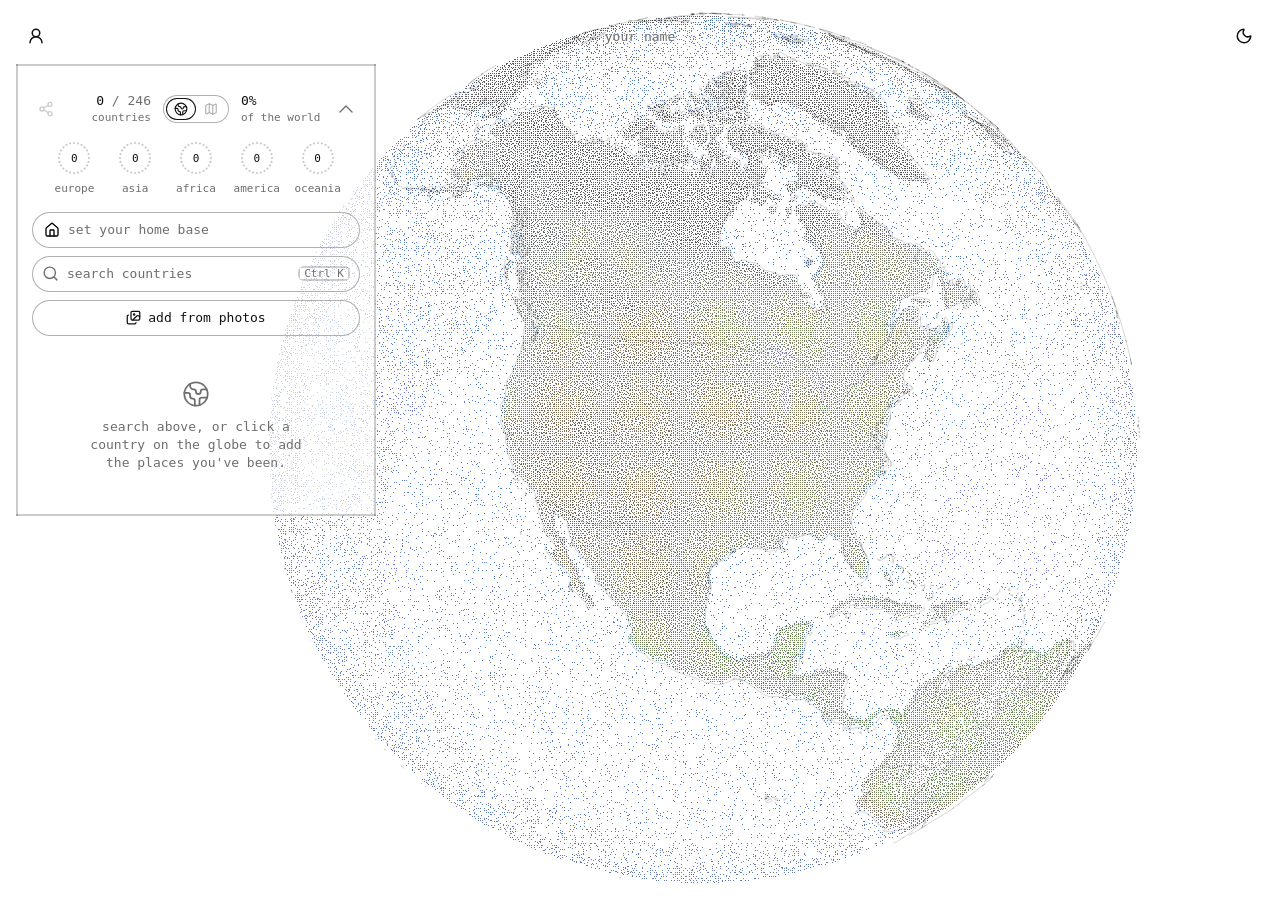
==== commit b46bf96d: "Deploy 1ac9681" ====
--- a/index.html
+++ b/index.html
@@ -17,8 +17,8 @@
     <link rel="icon" href="/favicon-32.png" type="image/png" sizes="32x32" />
     <link rel="apple-touch-icon" href="/apple-touch-icon.png" />
     <meta name="theme-color" content="#000000" />
-    <script type="module" crossorigin src="/assets/index-Bn5kWYiv.js"></script>
-    <link rel="stylesheet" crossorigin href="/assets/index-8QZDo8bB.css">
+    <script type="module" crossorigin src="/assets/index-Bb2AOvd8.js"></script>
+    <link rel="stylesheet" crossorigin href="/assets/index-LivILN9J.css">
   </head>
   <body>
     <div id="stage"></div>
--- a/assets/index-LivILN9J.css
+++ b/assets/index-LivILN9J.css
@@ -0,0 +1 @@
+@layer tokens{:root{--font:ui-monospace, "SF Mono", SFMono-Regular, Menlo, Consolas, monospace;--font-display:var(--font);--text:13px;--text-small:11px;--weight:400;--weight-strong:500;--page:#000;--veil:#0009;--label:#f2f2f2;--label-2:#8c8c8c;--label-3:#555;--fill:#ffffff0f;--fill-hover:#ffffff1a;--separator:#3a3a3a;--accent:#fff;--accent-ink:#000;--shadow:none;--sat-visited:.35;--sat-other:.2;--grain:url("data:image/svg+xml,%3Csvg xmlns='http://www.w3.org/2000/svg' width='24' height='24'%3E%3Cfilter id='n'%3E%3CfeTurbulence type='fractalNoise' baseFrequency='1.4' numOctaves='2' stitchTiles='stitch'/%3E%3CfeColorMatrix values='2.4 0 0 0 -0.7 2.4 0 0 0 -0.7 2.4 0 0 0 -0.7 0 0 0 0 1'/%3E%3C/filter%3E%3Crect width='24' height='24' filter='url(%23n)'/%3E%3C/svg%3E");--grain-strength:1;--glass-alpha:.28;--glass-blur:22px;--glass-sat:190%;--glass-edge:.35;--glass:rgb(22 26 38/var(--glass-alpha));--glass-border:rgb(255 255 255/calc(var(--glass-edge) * .5));--dots-edge:#ffffff52;--dots-gap:2px;--dot:radial-gradient(circle, #ffffff6b .55px, transparent .9px);--dots-grid:radial-gradient(#ffffff12 .8px, transparent 1.2px) 0 0 / 6px 6px}:root[data-mode=light]{--page:#fff;--veil:#ffffffa6;--label:#111;--label-2:#6e6e6e;--label-3:#b0b0b0;--fill:#0000000d;--fill-hover:#00000017;--separator:#d6d6d6;--accent:#000;--accent-ink:#fff;--shadow:0 10px 40px #00000059, 0 1px 3px #0003;--glass:rgb(250 250 252/calc(var(--glass-alpha) + .4));--glass-border:rgb(255 255 255/calc(var(--glass-edge) + .2));--dot:radial-gradient(circle, #0000005c .55px, transparent .9px);--dots-grid:radial-gradient(#0000000f .8px, transparent 1.2px) 0 0 / 6px 6px}}@layer base{:root{--lightningcss-light:initial;--lightningcss-dark: ;color-scheme:light dark;font-family:var(--font)}@media (prefers-color-scheme:dark){:root{--lightningcss-light: ;--lightningcss-dark:initial}}html,body{background:var(--page);height:100%;color:var(--label);margin:0;overflow:hidden}#stage{position:fixed;inset:0}#stage canvas{width:100%;height:100%;display:block}#status{-webkit-backdrop-filter:blur(20px);font-size:var(--text-small);opacity:0;pointer-events:none;z-index:20;background:#1c1c1eb3;border-radius:999px;padding:6px 12px;transition:opacity .2s;position:fixed;bottom:20px;left:50%;transform:translate(-50%)}#status.show{opacity:1}#status.fatal{background:var(--page);max-width:min(420px,100vw - 32px);color:var(--label);box-shadow:inset 0 0 0 1px var(--separator);font-size:var(--text);text-align:center;pointer-events:auto;border-radius:6px;padding:14px 18px;line-height:1.45;top:50%;bottom:auto;transform:translate(-50%,-50%)}#tip{-webkit-backdrop-filter:blur(20px)saturate(180%);font-size:var(--text);font-weight:var(--weight-strong);white-space:pre;pointer-events:none;opacity:0;z-index:30;background:#1c1c1eb8;border:.5px solid #ffffff1f;border-radius:10px;padding:6px 11px;transition:opacity .12s;position:fixed;top:0;left:0;box-shadow:0 6px 20px #00000059}#tip.show{opacity:1}#ui{font-family:var(--font);color:var(--label);-webkit-font-smoothing:antialiased}.glass{background:var(--glass);border:.5px solid var(--glass-border);box-shadow:inset 0 1px 0 rgb(255 255 255/var(--glass-edge)), inset 0 0 0 .5px rgb(255 255 255/calc(var(--glass-edge) * .4)), var(--shadow);background-image:linear-gradient(160deg, rgb(255 255 255/calc(var(--glass-edge) * .25)), #fff0 40%);-webkit-backdrop-filter:blur(var(--glass-blur)) saturate(var(--glass-sat));color:var(--label);font-family:var(--font)}.card{border-radius:22px;width:360px;max-height:calc(100dvh - 80px);animation:.5s cubic-bezier(.2,.9,.3,1.1) card-in;display:flex;position:fixed;top:64px;left:16px;overflow:hidden}@keyframes card-in{0%{opacity:0;transform:translate(-12px)scale(.98)}}.sheet{height:var(--sheet-h,25dvh);z-index:10;border-bottom:none;border-radius:22px 22px 0 0;outline:none;flex-direction:column;display:flex;position:fixed;bottom:0;left:0;right:0}.sheet .handle{background:var(--label-3);border-radius:3px;width:36px;height:5px;margin:7px auto 0}.panel{flex-direction:column;flex:1;gap:8px;min-height:0;padding:20px 16px 0;display:flex}.card .panel{padding-bottom:0}.sheet .panel{padding-top:10px}.sr-only{clip:rect(0 0 0 0);width:1px;height:1px;position:absolute;overflow:hidden}@media (prefers-reduced-motion:reduce){.card,.mark{transition:none;animation:none}}.dots-canvas{pointer-events:none;width:100%;height:100%;position:absolute;inset:0}.mode-toggle,.account-toggle{all:unset;z-index:11;cursor:pointer;width:40px;height:40px;color:var(--label);border-radius:12px;place-items:center;transition:bottom .3s cubic-bezier(.2,.9,.3,1),opacity .2s;display:grid;position:fixed}.mode-toggle{top:16px;right:16px}.account-toggle{top:16px;left:16px}.map-name{all:unset;z-index:11;text-align:center;width:min(280px,100% - 128px);height:40px;font-size:var(--text);font-weight:var(--weight-strong);color:var(--label);text-overflow:ellipsis;text-shadow:0 0 6px var(--page), 0 0 2px var(--page);white-space:nowrap;cursor:pointer;border-radius:4px;place-items:center;display:grid;position:fixed;top:16px;left:50%;overflow:hidden;transform:translate(-50%)}span.map-name{cursor:default}.map-name[data-empty]{color:var(--label-2);font-weight:var(--weight)}.account-field{flex-direction:column;gap:6px;display:flex}.keep-case{text-transform:none}.account-label{font-size:var(--text-small);color:var(--label-2)}.map-name:focus-visible,.mode-toggle:focus-visible,.account-toggle:focus-visible{box-shadow:0 0 0 3px #0a84ff80}@media (max-width:720px),(max-height:500px) and (pointer:coarse){.mode-toggle{top:max(10px, env(safe-area-inset-top));right:10px}.account-toggle{top:max(10px, env(safe-area-inset-top));left:10px}.map-name{top:max(10px, env(safe-area-inset-top));width:min(280px,100% - 116px)}}.sheet .handle{display:none}.sheet .panel{overscroll-behavior:contain;overflow-y:auto}.pinned-stats{all:unset;box-sizing:border-box;padding-bottom:env(safe-area-inset-bottom);z-index:11;text-shadow:0 0 6px var(--page), 0 0 2px var(--page);border-radius:4px;position:fixed;bottom:0;left:0;right:0}.counter{all:unset;box-sizing:border-box;cursor:pointer;font-variant-numeric:tabular-nums;white-space:nowrap;align-items:center;gap:5px;width:100%;height:52px;padding:0 44px;display:flex;position:relative}.counter-continents{gap:6px;margin:0 auto;display:flex}.counter-side{white-space:nowrap;text-align:right;flex:1 1 0;min-width:0;padding-right:10px}.counter-right{text-align:left;padding:0 0 0 10px}.counter-continents .ring svg{width:26px;height:26px}.counter-continents .ring-n{height:26px;font-size:var(--text-small)}.counter-continents .ring-label{margin-top:0;line-height:1.1}.chevron{color:var(--label-2);flex:none}.counter .chevron{position:absolute;right:10px}.counter:focus-visible{box-shadow:inset 0 0 0 2px #0a84ff99}.share-icon{all:unset;width:28px;height:40px;color:var(--label-2);cursor:pointer;place-items:center;display:grid;position:absolute;transform:translateY(-50%)}.share-icon:disabled{opacity:.35;cursor:default}.share-icon:focus-visible{box-shadow:0 0 0 2px #0a84ff99}.pinned-stats .share-icon{top:26px;left:8px}.sheet-stats-wrap .share-icon{left:0;top:var(--totals-mid)}.pinned-stats[data-top]{width:360px;padding-bottom:0;inset:64px auto auto 16px}.counter-n{font-size:var(--text);font-weight:var(--weight-strong)}.counter-of{font-size:var(--text-small);color:var(--label-2);margin-left:2px}.sheet-stats{all:unset;box-sizing:border-box;cursor:pointer;border-radius:4px;width:100%;display:block;position:relative}.sheet-stats .chevron{top:var(--totals-mid);position:absolute;right:2px;transform:translateY(-50%)}.sheet-stats-wrap{--totals-mid:25px;position:relative}.sheet-stats .stats{padding-top:10px;padding-bottom:8px}.sheet-stats .stats-head{gap:90px;padding:0 22px}.sheet-stats .stats-head>*{white-space:nowrap;flex:1 1 0;min-width:0}.sheet-stats .stats-head>:first-child{text-align:right}.sheet-stats .stat-right{text-align:left}.sheet-stats-middle{top:var(--totals-mid);position:absolute;left:50%;transform:translate(-50%,-50%)}.sheet-stats:focus-visible{box-shadow:0 0 0 3px #0a84ff80}.sheet[data-searching=true]{bottom:var(--kb,0px);height:calc(var(--vvh,100dvh) - 110px)}.sheet{transition:height .25s,bottom .2s}[data-sideways] :is(.sheet,.sheet[data-searching=true]){left:auto;right:max(10px, env(safe-area-inset-right));width:min(360px,46vw);height:calc(100dvh - 10px - max(10px, env(safe-area-inset-top)) - 50px);border-radius:16px;bottom:10px}[data-sideways] .pinned-stats{left:max(10px, env(safe-area-inset-left));width:min(440px,50vw);bottom:10px;right:auto}[data-sideways] :is(.toast[data-lift=sheet],.toast[data-lift=button],.toast[data-lift=top]){top:auto;bottom:72px;left:calc(50% - min(180px,23vw))}.panel-head{padding:0 4px}.saved{font-size:var(--text-small);color:var(--label-2);flex-wrap:wrap;align-items:center;gap:8px 5px;margin-top:4px;display:flex}.stats{background:var(--fill);border-radius:16px;padding:14px 14px 12px}.stats-head{justify-content:space-between;align-items:flex-end;display:flex}.stat-right{text-align:right}.stat-big{font-family:var(--font-display);font-size:var(--text);font-weight:var(--weight-strong);font-variant-numeric:tabular-nums;line-height:1}.stat-of{font-size:var(--text);font-weight:var(--weight-strong);color:var(--label-2)}.stat-label{font-size:var(--text-small);color:var(--label-2);margin-top:4px}.rings{grid-auto-columns:1fr;grid-auto-flow:column;gap:4px;margin-top:14px;display:grid}.ring{flex-direction:column;align-items:center;display:flex;position:relative}.ring svg{width:40px;height:40px;transform:rotate(-90deg)}.ring circle{fill:none;stroke-width:4.5px}.ring-n{height:40px;font-size:var(--text-small);font-weight:var(--weight-strong);font-variant-numeric:tabular-nums;place-items:center;display:grid;position:absolute;top:0}.ring-label{font-size:var(--text-small);color:var(--label-2);white-space:nowrap;margin-top:4px}.home-row{all:unset;background:var(--fill);cursor:pointer;min-height:36px;font-size:var(--text);border-radius:12px;align-items:center;gap:8px;padding:0 12px;display:flex}.home-picker{flex-direction:column;gap:4px;display:flex}.home-input{cursor:text}.home-input input{all:unset;min-width:0;font-size:var(--text);color:var(--label);flex:1}.home-input input::placeholder{color:var(--label-2)}.home-results{flex-direction:column;padding:2px 0;display:flex}.home-result{all:unset;min-height:36px;font-size:var(--text);cursor:pointer;border-radius:999px;align-items:center;gap:10px;padding:0 12px;display:flex}.home-result[aria-selected=true]{box-shadow:inset 0 0 0 1px var(--label-3)}.home-hint{font-size:var(--text-small);color:var(--label-2);margin:2px 12px 0}.home-row:hover{background:var(--fill-hover)}.home-row:focus-visible{box-shadow:0 0 0 3px #0a84ff80}.home-icon{color:var(--accent);flex:none}.home-row .flag{width:16px;height:12px}.home-name{min-width:0;font-weight:var(--weight-strong);text-overflow:ellipsis;white-space:nowrap;flex:1;overflow:hidden}.home-name.muted{font-weight:var(--weight-strong);color:var(--label-2)}.home-change{font-size:var(--text);color:var(--label-2)}.home-glyph{color:var(--label-2);vertical-align:-1px;margin-left:6px}.text-btn{all:unset;font-size:var(--text);font-weight:var(--weight-strong);color:var(--accent);cursor:pointer;border-radius:8px;padding:4px 8px}.text-btn:hover{background:var(--fill)}.icon-btn{all:unset;width:24px;height:24px;color:var(--label-2);cursor:pointer;border-radius:50%;flex:none;place-items:center;display:grid}.icon-btn:hover{background:var(--fill-hover);color:var(--label)}.icon-btn:focus-visible{box-shadow:0 0 0 2px #0a84ffb3}.segmented{border-radius:8px;grid-template-columns:1fr 1fr;padding:2px;display:inline-grid;position:relative}.segmented button{all:unset;z-index:1;height:22px;font-size:var(--text-small);font-weight:var(--weight-strong);color:var(--label-2);cursor:pointer;border-radius:9px;justify-content:center;align-items:center;gap:4px;padding:0 8px;transition:color .2s;display:inline-flex;position:relative}.segmented button[aria-checked=true]{color:var(--label)}.segmented button:focus-visible{box-shadow:0 0 0 2px #0a84ffb3}.seg-thumb{background:var(--fill-hover);border-radius:6px;width:calc(50% - 2px);transition:transform .35s cubic-bezier(.2,.9,.3,1.15);position:absolute;top:2px;bottom:2px;left:2px;box-shadow:0 1px 4px #00000040}.seg-thumb[data-pos=map]{transform:translate(100%)}.shared-actions{gap:12px;margin-left:auto;display:inline-flex}.shared-actions .text-btn{white-space:nowrap}.saved .text-btn{font-size:var(--text-small);margin:-2px -6px -2px 0;padding:2px 6px}.panel[data-shared] .remove,.panel[data-shared] .home-change{display:none}.finder{flex-direction:column;flex:1;min-height:0;display:flex}.search{background:var(--fill);border-radius:11px;align-items:center;gap:8px;height:36px;padding:0 10px;display:flex}.search:focus-within{background:var(--fill-hover)}.search-icon{color:var(--label-2);flex:none}.search input{all:unset;min-width:0;font-size:var(--text);color:var(--label);flex:1}.search input::placeholder{color:var(--label-2)}.kbd{font-family:var(--font);font-size:var(--text-small);color:var(--label-2);border:.5px solid var(--separator);border-radius:6px;padding:1px 6px}.list{overscroll-behavior:contain;scrollbar-width:thin;flex:1;min-height:0;margin:8px -16px 0;padding:0 8px 16px;scroll-padding-top:40px;overflow-y:auto}.group [cmdk-group-heading]{font-size:var(--text-small);font-weight:var(--weight-strong);color:var(--label-2);padding:14px 10px 6px}.row{cursor:pointer;-webkit-user-select:none;user-select:none;border-radius:10px;align-items:center;gap:10px;min-height:44px;padding:0 10px;display:flex}:is(.list:hover,.finder[data-active]) .row[data-selected=true]{background:var(--fill)}.flag{background:var(--fill) center / cover no-repeat;width:20px;height:15px;box-shadow:inset 0 0 0 .5px var(--separator);flex:none;position:relative;overflow:hidden}.flag:after{content:"";background:var(--grain) 0 0 / 24px 24px;mix-blend-mode:overlay;opacity:var(--grain-strength);pointer-events:none;position:absolute;inset:0}.row-name{min-width:0;font-size:var(--text);text-overflow:ellipsis;white-space:nowrap;flex:1;overflow:hidden}.tag{font-size:var(--text-small);color:var(--label-3);margin-left:6px}.mark{border:1.5px solid var(--label-3);width:24px;height:24px;color:var(--label-2);border-radius:50%;place-items:center;transition:transform .25s cubic-bezier(.2,.9,.3,1.4),background .2s;display:grid}.mark.on{border-color:var(--accent);background:var(--accent);color:var(--accent-ink);transform:scale(1.05)}.row .remove{opacity:0}.row:hover .remove,:is(.list:hover,.finder[data-active]) .row[data-selected=true] .remove,.remove:focus-visible{opacity:1}@media (pointer:fine){.row{min-height:32px}}@media (hover:none){.row .remove{opacity:1}.kbd{display:none}}.empty{text-align:center;font-size:var(--text);color:var(--label-2);padding:28px 16px}.hint{justify-items:center;gap:10px;display:grid}.hint p{max-width:240px;margin:0;line-height:1.4}.finder{gap:8px}.sheet .finder,.sheet .list{flex:none;min-height:auto;overflow:visible}.row-text{flex-direction:column;flex:1;min-width:0;display:flex}.row-facts{font-size:var(--text-small);color:var(--label-2);white-space:nowrap;text-overflow:ellipsis;overflow:hidden}.toast{z-index:12;box-sizing:border-box;border-radius:14px;align-items:center;gap:10px;max-width:min(440px,100vw - 24px);padding:8px 10px 8px 12px;animation:.25s cubic-bezier(.2,.9,.3,1.2) toast-in;display:flex;position:fixed;bottom:16px;left:50%;transform:translate(-50%)}@keyframes toast-in{0%{opacity:0;transform:translate(-50%,8px)}}.toast-flag{width:24px;height:18px}.toast-body{flex-direction:column;min-width:0;display:flex}.toast-name{font-size:var(--text);font-weight:var(--weight-strong);white-space:nowrap;align-items:center;gap:6px;display:inline-flex}.toast-state{font-size:var(--text-small);font-weight:var(--weight-strong);color:var(--label-2);align-items:center;gap:2px;display:inline-flex}.toast-facts{font-size:var(--text-small);color:var(--label-2);white-space:nowrap;text-overflow:ellipsis;overflow:hidden}.toast-undo{flex:none;margin-left:auto}@media (max-width:720px),(max-height:500px) and (pointer:coarse){.toast[data-lift=button]{bottom:calc(env(safe-area-inset-bottom) + 62px)}.toast[data-lift=sheet]{bottom:calc(var(--sheet-h,25dvh) + 10px)}.toast[data-lift=top]{top:calc(max(10px, env(safe-area-inset-top)) + 48px);bottom:auto}}.share-backdrop{z-index:40;font-family:var(--font);color:var(--label);text-shadow:0 0 6px var(--page), 0 0 2px var(--page);background:0 0;place-items:center;display:grid;position:fixed;inset:0}.share-sheet{box-sizing:border-box;flex-direction:column;gap:8px;width:min(360px,100vw - 24px);max-height:calc(100dvh - 24px);padding:16px;display:flex;overflow-y:auto}.share-head{min-height:28px;font-size:var(--text);font-weight:var(--weight-strong);justify-content:space-between;align-items:center;padding-left:4px;display:flex}.share-head[data-bare]{justify-content:flex-end;min-height:0}.choice{box-shadow:inset 0 0 0 1px var(--label-3);border-radius:999px;grid-auto-columns:1fr;grid-auto-flow:column;padding:3px;display:grid;position:relative}.choice button{all:unset;z-index:1;height:30px;font-size:var(--text);color:var(--label-2);cursor:pointer;border-radius:999px;justify-content:center;align-items:center;gap:6px;transition:color .2s;display:inline-flex;position:relative}.choice button[aria-checked=true]{color:var(--label);font-weight:var(--weight-strong)}.choice button:disabled{opacity:.4;cursor:default}.choice button:focus-visible{box-shadow:0 0 0 2px #0a84ffb3}.choice-knob{width:calc((100% - 6px) / var(--n));box-shadow:inset 0 0 0 1px var(--label);transform:translateX(calc(var(--at) * 100%));border-radius:999px;transition:transform .35s cubic-bezier(.2,.9,.3,1.15);position:absolute;top:3px;bottom:3px;left:3px}.pill-btn{all:unset;box-sizing:border-box;min-height:36px;box-shadow:inset 0 0 0 1px var(--label-3);color:var(--label);font-size:var(--text);font-weight:var(--weight-strong);text-transform:lowercase;white-space:nowrap;cursor:pointer;border-radius:999px;justify-content:center;align-items:center;gap:7px;padding:0 16px;display:inline-flex}.pill-btn:hover:not(:disabled){box-shadow:inset 0 0 0 1px var(--label-2)}.pill-btn:disabled{opacity:.4;cursor:default}.pill-btn:focus-visible{box-shadow:0 0 0 3px #0a84ff80}.share-hint{font-size:var(--text-small);color:var(--label-2);margin:0;padding:0 4px}.share-preview{aspect-ratio:9/16;background:0 0;place-items:center;max-width:100%;height:min(52dvh,560px);margin:0 auto;display:grid;position:relative;overflow:hidden}.share-preview[data-format=post]{aspect-ratio:4/5}.share-preview video,.share-preview img{object-fit:contain;width:100%;height:100%}.share-progress{font-size:var(--text-small);color:var(--label-2);flex-direction:column;align-items:center;gap:10px;display:flex}.share-bar{background:var(--fill-hover);border-radius:2px;width:160px;height:3px;overflow:hidden}.share-bar>span{background:var(--label);height:100%;transition:width .2s linear;display:block}.share-error{font-size:var(--text-small);color:#ff6b6b;margin:0}.share-actions{align-items:center;gap:8px;display:flex}.share-actions .pill-btn{flex:1}.share-frame{border:1px solid;border-radius:2px;display:inline-block}.share-frame-story{width:7px;height:12px}.share-frame-post{width:10px;height:12px}.photo-btn{all:unset;background:var(--fill);min-height:36px;color:var(--label);font-size:var(--text);font-weight:var(--weight-strong);cursor:pointer;border-radius:12px;justify-content:center;align-items:center;gap:7px;padding:0 12px;display:inline-flex}.photo-btn:hover{background:var(--fill-hover)}.photo-btn:disabled{opacity:.7;cursor:progress}.photo-error{font-size:var(--text-small);color:#ff6b6b;margin:-6px 4px 0}.photo-list{max-height:min(48dvh,420px);margin:0;padding:0;list-style:none;overflow-y:auto}.photo-row{all:unset;box-sizing:border-box;cursor:pointer;border-radius:10px;align-items:center;gap:10px;width:100%;min-height:48px;padding:0 6px;display:flex}.photo-row:hover:not(:disabled){background:var(--fill)}.photo-row:disabled{cursor:default;opacity:.6}.photo-private{font-size:var(--text-small);margin-left:auto}}@layer skin{:is(.glass,.home-row,.search,.stats,.row,.kbd,.seg-thumb,#tip,.photo-btn,.counter,.share-preview){--dots-border:var(--dot) 0 0 / var(--dots-gap) 2px repeat-x, var(--dot) 0 100% / var(--dots-gap) 2px repeat-x, var(--dot) 0 0 / 2px var(--dots-gap) repeat-y, var(--dot) 100% 0 / 2px var(--dots-gap) repeat-y}.glass{background:var(--dots-border), var(--dots-grid), #000000db;box-shadow:none;-webkit-backdrop-filter:none;border:0}.glass.card,[data-mode=light] .glass.card{background:var(--dots-border);border-radius:0}.glass.sheet,[data-mode=light] .glass.sheet{background:var(--dot) 0 0 / var(--dots-gap) 2px repeat-x;border-radius:0}.home-row,.search{box-shadow:inset 0 0 0 1px var(--label-3);background:0 0;border:0;border-radius:999px}.home-row:hover{box-shadow:inset 0 0 0 1px var(--label-2)}.search:focus-within,.home-input:focus-within{box-shadow:inset 0 0 0 1px var(--label)}.saved,.stat-label,.ring-label,.group [cmdk-group-heading],.text-btn,.segmented button,.home-name.muted,.home-change,.search input::placeholder,.tag,.toast-state,.photo-btn,.empty{text-transform:lowercase}.stats{background:var(--dots-border);border:0;border-radius:4px}.ring-dots circle{fill:#4a4a4a;stroke:none;transition:r .3s,fill .3s}.ring-dots circle.on{fill:#fff}.flag{filter:saturate(var(--sat-other));transition:filter .3s}:is(.row.visited,.home-row,.toast) .flag{filter:saturate(var(--sat-visited))}.row{border-radius:4px}:is(.list:hover,.finder[data-active]) .row[data-selected=true]{background:var(--dots-border)}.mark{border:1.5px dotted var(--label-3)}.mark.on{border:1.5px solid #fff}.kbd{background:var(--dots-border);border:0}.segmented{border-radius:6px}.segmented button{border-radius:4px}.seg-thumb{--dot:radial-gradient(circle, #fffc .55px, transparent .9px);background:var(--dots-border);box-shadow:none;border:0;border-radius:4px}#tip{font-family:var(--font);background:var(--dots-border), #000000e0;box-shadow:none;-webkit-backdrop-filter:none;border:0;border-radius:4px}.row{margin:0 8px}.group [cmdk-group-heading]{padding-left:10px}.panel{min-width:0}:is(.card,.sheet) .panel{text-shadow:0 0 6px var(--page), 0 0 2px var(--page)}.ring{min-width:0}.ring-label{white-space:nowrap;text-align:center;line-height:1.25}.sheet-stats .stats{background:0 0}.pinned-stats .counter{background:var(--dot) 0 0 / var(--dots-gap) 2px repeat-x}.toast{border-radius:6px}.glass.share-sheet,[data-mode=light] .glass.share-sheet{background:var(--dots-border);border-radius:0}.share-hint,.share-head,.choice button{text-transform:lowercase}.share-preview{background:var(--dots-border);border-radius:0}.photo-btn{box-shadow:inset 0 0 0 1px var(--label-3);background:0 0;border-radius:999px}.photo-btn:hover{box-shadow:inset 0 0 0 1px var(--label-2)}.segmented[data-toggle]{box-shadow:inset 0 0 0 1px var(--label-3);background:0 0;border-radius:999px;padding:3px}.segmented[data-toggle] button{width:30px;height:22px;color:var(--label-3);border-radius:999px;padding:0}.segmented[data-toggle] .seg-thumb{width:calc(50% - 3px);box-shadow:inset 0 0 0 1px var(--label);background:0 0;border-radius:999px;top:3px;bottom:3px;left:3px}.segmented[data-toggle] button[aria-checked=true]{color:var(--label)}[data-mode=light] .glass{background:var(--dots-border), var(--dots-grid), #ffffffe6}[data-mode=light] #tip{background:var(--dots-border), #fffffff2;color:#111}[data-mode=light] :is(.search:focus-within,.seg-thumb){--dot:radial-gradient(circle, #000000b3 .55px, transparent .9px)}[data-mode=light] .ring-dots circle{fill:#c8c8c8}[data-mode=light] .ring-dots circle.on{fill:#000}.pinned-stats[data-top] .counter{background:var(--dots-border)}[data-mode=light] .mark.on{border-color:#000}[data-sideways] :is(.glass.sheet,.pinned-stats .counter),[data-sideways][data-mode=light] .glass.sheet{background:var(--dots-border)}}@layer veil{:is(.glass.card,.glass.sheet,.glass.share-sheet,.pinned-stats .counter){background-color:var(--veil)}}
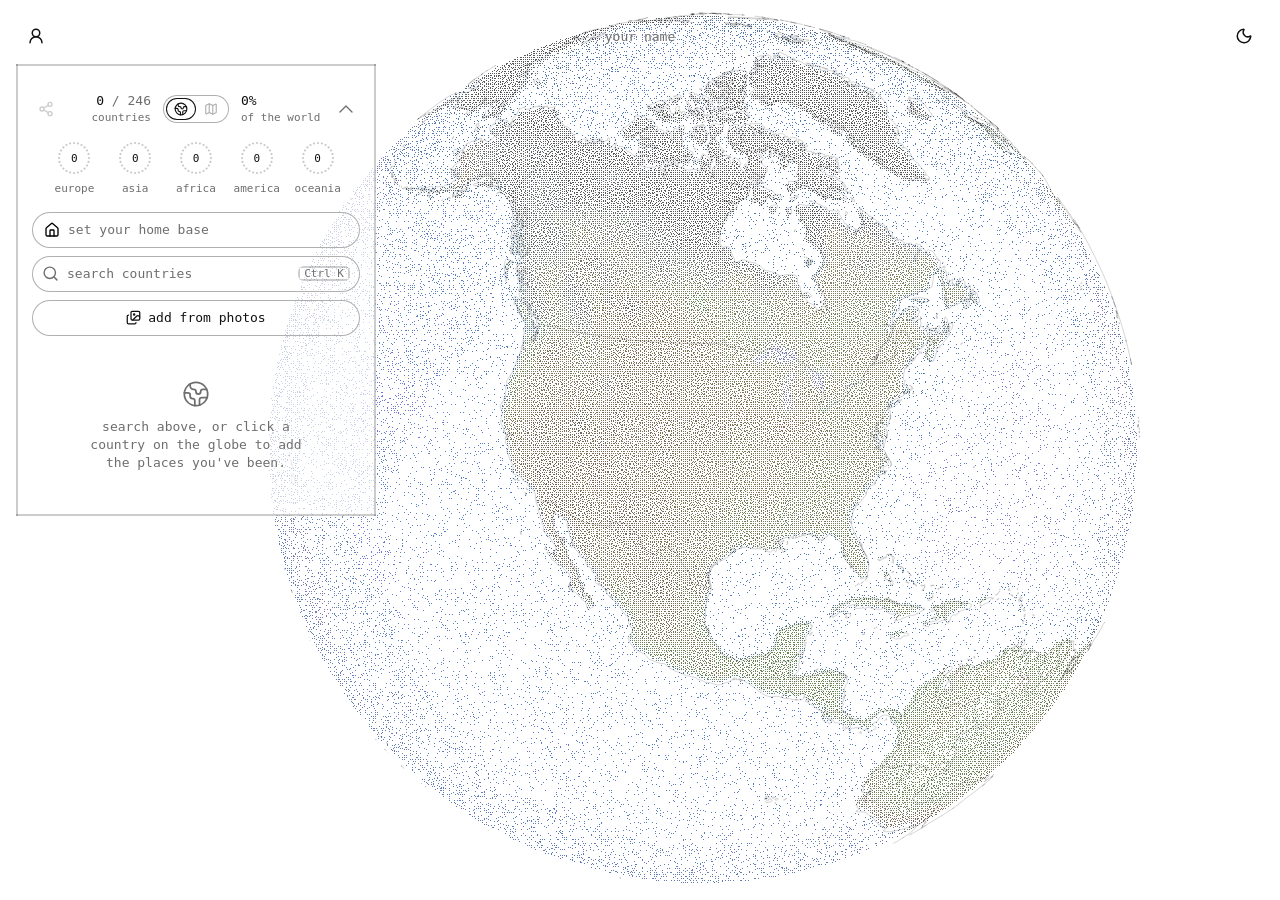
==== commit 1ea59a15: "Deploy 83dcbc8" ====
--- a/index.html
+++ b/index.html
@@ -17,7 +17,7 @@
     <link rel="icon" href="/favicon-32.png" type="image/png" sizes="32x32" />
     <link rel="apple-touch-icon" href="/apple-touch-icon.png" />
     <meta name="theme-color" content="#000000" />
-    <script type="module" crossorigin src="/assets/index-Bb2AOvd8.js"></script>
+    <script type="module" crossorigin src="/assets/index-DiY9x4vW.js"></script>
     <link rel="stylesheet" crossorigin href="/assets/index-LivILN9J.css">
   </head>
   <body>
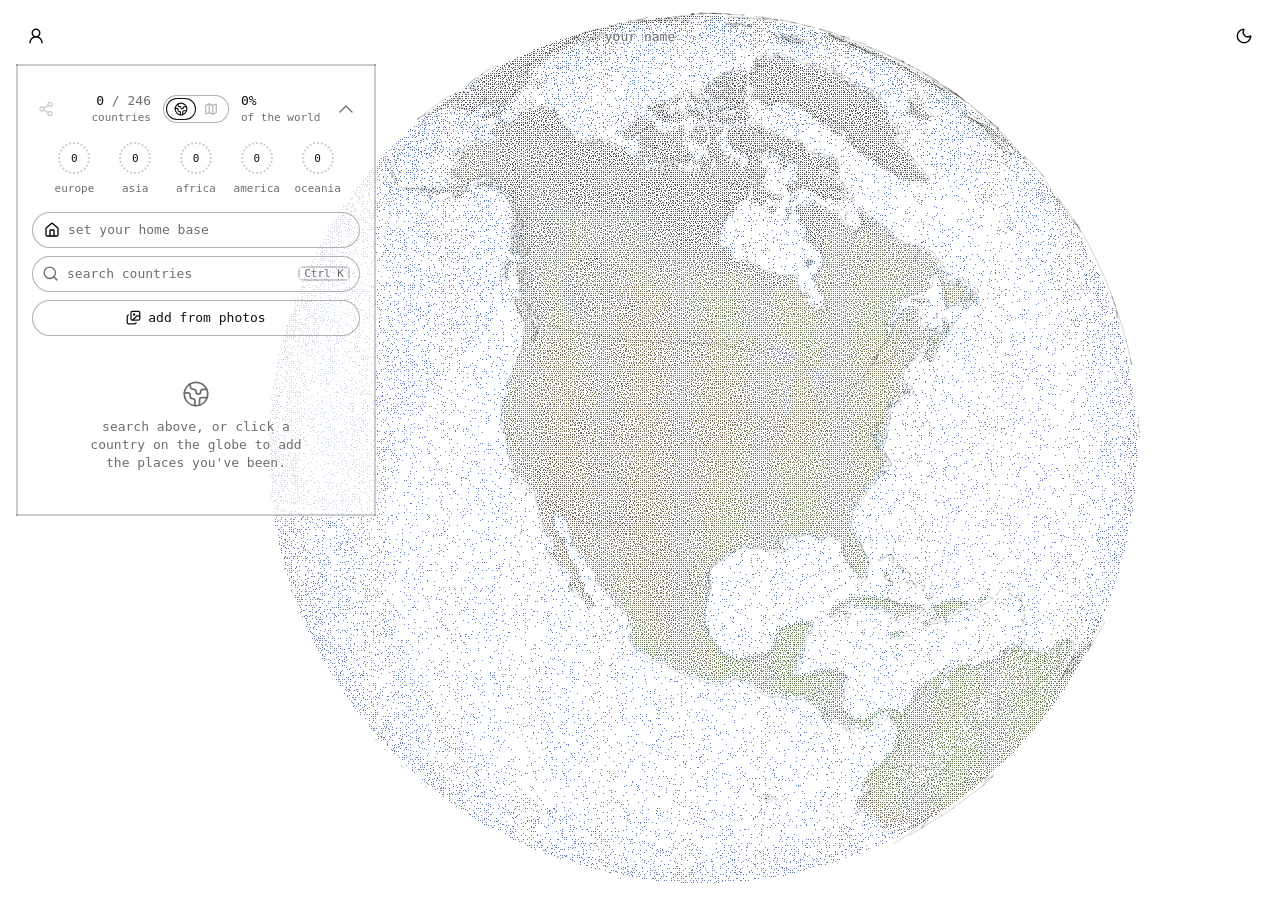
==== commit 69fcec68: "Deploy 3523ece" ====
--- a/index.html
+++ b/index.html
@@ -17,8 +17,8 @@
     <link rel="icon" href="/favicon-32.png" type="image/png" sizes="32x32" />
     <link rel="apple-touch-icon" href="/apple-touch-icon.png" />
     <meta name="theme-color" content="#000000" />
-    <script type="module" crossorigin src="/assets/index-DiY9x4vW.js"></script>
-    <link rel="stylesheet" crossorigin href="/assets/index-LivILN9J.css">
+    <script type="module" crossorigin src="/assets/index-DerDOad5.js"></script>
+    <link rel="stylesheet" crossorigin href="/assets/index-CFArb-Yu.css">
   </head>
   <body>
     <div id="stage"></div>
--- a/assets/index-CFArb-Yu.css
+++ b/assets/index-CFArb-Yu.css
@@ -0,0 +1 @@
+@layer tokens{:root{--font:ui-monospace, "SF Mono", SFMono-Regular, Menlo, Consolas, monospace;--font-display:var(--font);--text:13px;--text-small:11px;--weight:400;--weight-strong:500;--page:#000;--veil:#0009;--label:#f2f2f2;--label-2:#8c8c8c;--label-3:#555;--fill:#ffffff0f;--fill-hover:#ffffff1a;--separator:#3a3a3a;--accent:#fff;--accent-ink:#000;--shadow:none;--sat-visited:.35;--sat-other:.2;--grain:url("data:image/svg+xml,%3Csvg xmlns='http://www.w3.org/2000/svg' width='24' height='24'%3E%3Cfilter id='n'%3E%3CfeTurbulence type='fractalNoise' baseFrequency='1.4' numOctaves='2' stitchTiles='stitch'/%3E%3CfeColorMatrix values='2.4 0 0 0 -0.7 2.4 0 0 0 -0.7 2.4 0 0 0 -0.7 0 0 0 0 1'/%3E%3C/filter%3E%3Crect width='24' height='24' filter='url(%23n)'/%3E%3C/svg%3E");--grain-strength:1;--glass-alpha:.28;--glass-blur:22px;--glass-sat:190%;--glass-edge:.35;--glass:rgb(22 26 38/var(--glass-alpha));--glass-border:rgb(255 255 255/calc(var(--glass-edge) * .5));--dots-edge:#ffffff52;--dots-gap:2px;--dot:radial-gradient(circle, #ffffff6b .55px, transparent .9px);--dots-grid:radial-gradient(#ffffff12 .8px, transparent 1.2px) 0 0 / 6px 6px}:root[data-mode=light]{--page:#fff;--veil:#ffffffa6;--label:#111;--label-2:#6e6e6e;--label-3:#b0b0b0;--fill:#0000000d;--fill-hover:#00000017;--separator:#d6d6d6;--accent:#000;--accent-ink:#fff;--shadow:0 10px 40px #00000059, 0 1px 3px #0003;--glass:rgb(250 250 252/calc(var(--glass-alpha) + .4));--glass-border:rgb(255 255 255/calc(var(--glass-edge) + .2));--dot:radial-gradient(circle, #0000005c .55px, transparent .9px);--dots-grid:radial-gradient(#0000000f .8px, transparent 1.2px) 0 0 / 6px 6px}}@layer base{:root{--lightningcss-light:initial;--lightningcss-dark: ;color-scheme:light dark;font-family:var(--font)}@media (prefers-color-scheme:dark){:root{--lightningcss-light: ;--lightningcss-dark:initial}}html,body{background:var(--page);height:100%;color:var(--label);margin:0;overflow:hidden}#stage{position:fixed;inset:0}#stage canvas{width:100%;height:100%;display:block}#status{-webkit-backdrop-filter:blur(20px);font-size:var(--text-small);opacity:0;pointer-events:none;z-index:20;background:#1c1c1eb3;border-radius:999px;padding:6px 12px;transition:opacity .2s;position:fixed;bottom:20px;left:50%;transform:translate(-50%)}#status.show{opacity:1}#status.fatal{background:var(--page);max-width:min(420px,100vw - 32px);color:var(--label);box-shadow:inset 0 0 0 1px var(--separator);font-size:var(--text);text-align:center;pointer-events:auto;border-radius:6px;padding:14px 18px;line-height:1.45;top:50%;bottom:auto;transform:translate(-50%,-50%)}#tip{-webkit-backdrop-filter:blur(20px)saturate(180%);font-size:var(--text);font-weight:var(--weight-strong);white-space:pre;pointer-events:none;opacity:0;z-index:30;background:#1c1c1eb8;border:.5px solid #ffffff1f;border-radius:10px;padding:6px 11px;transition:opacity .12s;position:fixed;top:0;left:0;box-shadow:0 6px 20px #00000059}#tip.show{opacity:1}#ui{font-family:var(--font);color:var(--label);-webkit-font-smoothing:antialiased}.glass{background:var(--glass);border:.5px solid var(--glass-border);box-shadow:inset 0 1px 0 rgb(255 255 255/var(--glass-edge)), inset 0 0 0 .5px rgb(255 255 255/calc(var(--glass-edge) * .4)), var(--shadow);background-image:linear-gradient(160deg, rgb(255 255 255/calc(var(--glass-edge) * .25)), #fff0 40%);-webkit-backdrop-filter:blur(var(--glass-blur)) saturate(var(--glass-sat));color:var(--label);font-family:var(--font)}.card{border-radius:22px;width:360px;max-height:calc(100dvh - 80px);animation:.5s cubic-bezier(.2,.9,.3,1.1) card-in;display:flex;position:fixed;top:64px;left:16px;overflow:hidden}@keyframes card-in{0%{opacity:0;transform:translate(-12px)scale(.98)}}.sheet{height:var(--sheet-h,25dvh);z-index:10;border-bottom:none;border-radius:22px 22px 0 0;outline:none;flex-direction:column;display:flex;position:fixed;bottom:0;left:0;right:0}.sheet .handle{background:var(--label-3);border-radius:3px;width:36px;height:5px;margin:7px auto 0}.panel{flex-direction:column;flex:1;gap:8px;min-height:0;padding:20px 16px 0;display:flex}.card .panel{padding-bottom:0}.sheet .panel{padding-top:10px}.sr-only{clip:rect(0 0 0 0);width:1px;height:1px;position:absolute;overflow:hidden}@media (prefers-reduced-motion:reduce){.card,.mark{transition:none;animation:none}}.dots-canvas{pointer-events:none;width:100%;height:100%;position:absolute;inset:0}.mode-toggle,.account-toggle{all:unset;z-index:11;cursor:pointer;width:40px;height:40px;color:var(--label);border-radius:12px;place-items:center;transition:bottom .3s cubic-bezier(.2,.9,.3,1),opacity .2s;display:grid;position:fixed}.mode-toggle{top:16px;right:16px}.account-toggle{top:16px;left:16px}.map-name{all:unset;z-index:11;text-align:center;width:min(280px,100% - 128px);height:40px;font-size:var(--text);font-weight:var(--weight-strong);color:var(--label);text-overflow:ellipsis;text-shadow:0 0 6px var(--page), 0 0 2px var(--page);white-space:nowrap;cursor:pointer;border-radius:4px;place-items:center;display:grid;position:fixed;top:16px;left:50%;overflow:hidden;transform:translate(-50%)}span.map-name{cursor:default}.map-name[data-empty]{color:var(--label-2);font-weight:var(--weight)}.account-field{flex-direction:column;gap:6px;display:flex}.keep-case{text-transform:none}.account-label{font-size:var(--text-small);color:var(--label-2)}.map-name:focus-visible,.mode-toggle:focus-visible,.account-toggle:focus-visible{box-shadow:0 0 0 3px #0a84ff80}[data-compact] .mode-toggle{top:max(10px, env(safe-area-inset-top));right:10px}[data-compact] .account-toggle{top:max(10px, env(safe-area-inset-top));left:10px}[data-compact] .map-name{top:max(10px, env(safe-area-inset-top));width:min(280px,100% - 116px)}.sheet .handle{display:none}.sheet .panel{overscroll-behavior:contain;overflow-y:auto}.pinned-stats{all:unset;box-sizing:border-box;padding-bottom:env(safe-area-inset-bottom);z-index:11;text-shadow:0 0 6px var(--page), 0 0 2px var(--page);border-radius:4px;position:fixed;bottom:0;left:0;right:0}.counter{all:unset;box-sizing:border-box;cursor:pointer;font-variant-numeric:tabular-nums;white-space:nowrap;align-items:center;gap:5px;width:100%;height:52px;padding:0 44px;display:flex;position:relative}.counter-continents{gap:6px;margin:0 auto;display:flex}.counter-side{white-space:nowrap;text-align:right;flex:1 1 0;min-width:0;padding-right:10px}.counter-right{text-align:left;padding:0 0 0 10px}.counter-continents .ring svg{width:26px;height:26px}.counter-continents .ring-n{height:26px;font-size:var(--text-small)}.counter-continents .ring-label{margin-top:0;line-height:1.1}.chevron{color:var(--label-2);flex:none}.counter .chevron{position:absolute;right:10px}.counter:focus-visible{box-shadow:inset 0 0 0 2px #0a84ff99}.share-icon{all:unset;width:28px;height:40px;color:var(--label-2);cursor:pointer;place-items:center;display:grid;position:absolute;transform:translateY(-50%)}.share-icon:disabled{opacity:.35;cursor:default}.share-icon:focus-visible{box-shadow:0 0 0 2px #0a84ff99}.pinned-stats .share-icon{top:26px;left:8px}.sheet-stats-wrap .share-icon{left:0;top:var(--totals-mid)}.pinned-stats[data-top]{width:360px;padding-bottom:0;inset:64px auto auto 16px}.counter-n{font-size:var(--text);font-weight:var(--weight-strong)}.counter-of{font-size:var(--text-small);color:var(--label-2);margin-left:2px}.sheet-stats{all:unset;box-sizing:border-box;cursor:pointer;border-radius:4px;width:100%;display:block;position:relative}.sheet-stats .chevron{top:var(--totals-mid);position:absolute;right:2px;transform:translateY(-50%)}.sheet-stats-wrap{--totals-mid:25px;position:relative}.sheet-stats .stats{padding-top:10px;padding-bottom:8px}.sheet-stats .stats-head{gap:90px;padding:0 22px}.sheet-stats .stats-head>*{white-space:nowrap;flex:1 1 0;min-width:0}.sheet-stats .stats-head>:first-child{text-align:right}.sheet-stats .stat-right{text-align:left}.sheet-stats-middle{top:var(--totals-mid);position:absolute;left:50%;transform:translate(-50%,-50%)}.sheet-stats:focus-visible{box-shadow:0 0 0 3px #0a84ff80}.sheet[data-searching=true]{bottom:var(--kb,0px);height:calc(var(--vvh,100dvh) - 110px)}.sheet{transition:height .25s,bottom .2s}[data-sideways] :is(.sheet,.sheet[data-searching=true]){left:auto;right:max(10px, env(safe-area-inset-right));width:min(360px,46vw);height:calc(100dvh - 10px - max(10px, env(safe-area-inset-top)) - 50px);border-radius:16px;bottom:10px}[data-sideways] .pinned-stats{left:max(10px, env(safe-area-inset-left));width:min(440px,50vw);bottom:10px;right:auto}[data-sideways] :is(.toast[data-lift=sheet],.toast[data-lift=button],.toast[data-lift=top]){top:auto;bottom:72px;left:calc(50% - min(180px,23vw))}.panel-head{padding:0 4px}.saved{font-size:var(--text-small);color:var(--label-2);flex-wrap:wrap;align-items:center;gap:8px 5px;margin-top:4px;display:flex}.stats{background:var(--fill);border-radius:16px;padding:14px 14px 12px}.stats-head{justify-content:space-between;align-items:flex-end;display:flex}.stat-right{text-align:right}.stat-big{font-family:var(--font-display);font-size:var(--text);font-weight:var(--weight-strong);font-variant-numeric:tabular-nums;line-height:1}.stat-of{font-size:var(--text);font-weight:var(--weight-strong);color:var(--label-2)}.stat-label{font-size:var(--text-small);color:var(--label-2);margin-top:4px}.rings{grid-auto-columns:1fr;grid-auto-flow:column;gap:4px;margin-top:14px;display:grid}.ring{flex-direction:column;align-items:center;display:flex;position:relative}.ring svg{width:40px;height:40px;transform:rotate(-90deg)}.ring circle{fill:none;stroke-width:4.5px}.ring-n{height:40px;font-size:var(--text-small);font-weight:var(--weight-strong);font-variant-numeric:tabular-nums;place-items:center;display:grid;position:absolute;top:0}.ring-label{font-size:var(--text-small);color:var(--label-2);white-space:nowrap;margin-top:4px}.home-row{all:unset;background:var(--fill);cursor:pointer;min-height:36px;font-size:var(--text);border-radius:12px;align-items:center;gap:8px;padding:0 12px;display:flex}.home-picker{flex-direction:column;gap:4px;display:flex}.home-input{cursor:text}.home-input input{all:unset;min-width:0;font-size:var(--text);color:var(--label);flex:1}.home-input input::placeholder{color:var(--label-2)}.home-results{flex-direction:column;padding:2px 0;display:flex}.home-result{all:unset;min-height:36px;font-size:var(--text);cursor:pointer;border-radius:999px;align-items:center;gap:10px;padding:0 12px;display:flex}.home-result[aria-selected=true]{box-shadow:inset 0 0 0 1px var(--label-3)}.home-hint{font-size:var(--text-small);color:var(--label-2);margin:2px 12px 0}.home-row:hover{background:var(--fill-hover)}.home-row:focus-visible{box-shadow:0 0 0 3px #0a84ff80}.home-icon{color:var(--accent);flex:none}.home-row .flag{width:16px;height:12px}.home-name{min-width:0;font-weight:var(--weight-strong);text-overflow:ellipsis;white-space:nowrap;flex:1;overflow:hidden}.home-name.muted{font-weight:var(--weight-strong);color:var(--label-2)}.home-change{font-size:var(--text);color:var(--label-2)}.home-glyph{color:var(--label-2);vertical-align:-1px;margin-left:6px}.text-btn{all:unset;font-size:var(--text);font-weight:var(--weight-strong);color:var(--accent);cursor:pointer;border-radius:8px;padding:4px 8px}.text-btn:hover{background:var(--fill)}.icon-btn{all:unset;width:24px;height:24px;color:var(--label-2);cursor:pointer;border-radius:50%;flex:none;place-items:center;display:grid}.icon-btn:hover{background:var(--fill-hover);color:var(--label)}.icon-btn:focus-visible{box-shadow:0 0 0 2px #0a84ffb3}.segmented{border-radius:8px;grid-template-columns:1fr 1fr;padding:2px;display:inline-grid;position:relative}.segmented button{all:unset;z-index:1;height:22px;font-size:var(--text-small);font-weight:var(--weight-strong);color:var(--label-2);cursor:pointer;border-radius:9px;justify-content:center;align-items:center;gap:4px;padding:0 8px;transition:color .2s;display:inline-flex;position:relative}.segmented button[aria-checked=true]{color:var(--label)}.segmented button:focus-visible{box-shadow:0 0 0 2px #0a84ffb3}.seg-thumb{background:var(--fill-hover);border-radius:6px;width:calc(50% - 2px);transition:transform .35s cubic-bezier(.2,.9,.3,1.15);position:absolute;top:2px;bottom:2px;left:2px;box-shadow:0 1px 4px #00000040}.seg-thumb[data-pos=map]{transform:translate(100%)}.shared-actions{gap:12px;margin-left:auto;display:inline-flex}.shared-actions .text-btn{white-space:nowrap}.saved .text-btn{font-size:var(--text-small);margin:-2px -6px -2px 0;padding:2px 6px}.panel[data-shared] .remove,.panel[data-shared] .home-change{display:none}.finder{flex-direction:column;flex:1;min-height:0;display:flex}.search{background:var(--fill);border-radius:11px;align-items:center;gap:8px;height:36px;padding:0 10px;display:flex}.search:focus-within{background:var(--fill-hover)}.search-icon{color:var(--label-2);flex:none}.search input{all:unset;min-width:0;font-size:var(--text);color:var(--label);flex:1}.search input::placeholder{color:var(--label-2)}.kbd{font-family:var(--font);font-size:var(--text-small);color:var(--label-2);border:.5px solid var(--separator);border-radius:6px;padding:1px 6px}.list{overscroll-behavior:contain;scrollbar-width:thin;flex:1;min-height:0;margin:8px -16px 0;padding:0 8px 16px;scroll-padding-top:40px;overflow-y:auto}.group [cmdk-group-heading]{font-size:var(--text-small);font-weight:var(--weight-strong);color:var(--label-2);padding:14px 10px 6px}.row{cursor:pointer;-webkit-user-select:none;user-select:none;border-radius:10px;align-items:center;gap:10px;min-height:44px;padding:0 10px;display:flex}:is(.list:hover,.finder[data-active]) .row[data-selected=true]{background:var(--fill)}.flag{background:var(--fill) center / cover no-repeat;width:20px;height:15px;box-shadow:inset 0 0 0 .5px var(--separator);flex:none;position:relative;overflow:hidden}.flag:after{content:"";background:var(--grain) 0 0 / 24px 24px;mix-blend-mode:overlay;opacity:var(--grain-strength);pointer-events:none;position:absolute;inset:0}.row-name{min-width:0;font-size:var(--text);text-overflow:ellipsis;white-space:nowrap;flex:1;overflow:hidden}.tag{font-size:var(--text-small);color:var(--label-3);margin-left:6px}.mark{border:1.5px solid var(--label-3);width:24px;height:24px;color:var(--label-2);border-radius:50%;place-items:center;transition:transform .25s cubic-bezier(.2,.9,.3,1.4),background .2s;display:grid}.mark.on{border-color:var(--accent);background:var(--accent);color:var(--accent-ink);transform:scale(1.05)}.row .remove{opacity:0}.row:hover .remove,:is(.list:hover,.finder[data-active]) .row[data-selected=true] .remove,.remove:focus-visible{opacity:1}@media (pointer:fine){.row{min-height:32px}}@media (hover:none){.row .remove{opacity:1}.kbd{display:none}}.empty{text-align:center;font-size:var(--text);color:var(--label-2);padding:28px 16px}.hint{justify-items:center;gap:10px;display:grid}.hint p{max-width:240px;margin:0;line-height:1.4}.finder{gap:8px}.sheet .finder,.sheet .list{flex:none;min-height:auto;overflow:visible}.row-text{flex-direction:column;flex:1;min-width:0;display:flex}.row-facts{font-size:var(--text-small);color:var(--label-2);white-space:nowrap;text-overflow:ellipsis;overflow:hidden}.toast{z-index:12;box-sizing:border-box;border-radius:14px;align-items:center;gap:10px;max-width:min(440px,100vw - 24px);padding:8px 10px 8px 12px;animation:.25s cubic-bezier(.2,.9,.3,1.2) toast-in;display:flex;position:fixed;bottom:16px;left:50%;transform:translate(-50%)}@keyframes toast-in{0%{opacity:0;transform:translate(-50%,8px)}}.toast-flag{width:24px;height:18px}.toast-body{flex-direction:column;min-width:0;display:flex}.toast-name{font-size:var(--text);font-weight:var(--weight-strong);white-space:nowrap;align-items:center;gap:6px;display:inline-flex}.toast-state{font-size:var(--text-small);font-weight:var(--weight-strong);color:var(--label-2);align-items:center;gap:2px;display:inline-flex}.toast-facts{font-size:var(--text-small);color:var(--label-2);white-space:nowrap;text-overflow:ellipsis;overflow:hidden}.toast-undo{flex:none;margin-left:auto}[data-compact] .toast[data-lift=button]{bottom:calc(env(safe-area-inset-bottom) + 62px)}[data-compact] .toast[data-lift=sheet]{bottom:calc(var(--sheet-h,25dvh) + 10px)}[data-compact] .toast[data-lift=top]{top:calc(max(10px, env(safe-area-inset-top)) + 48px);bottom:auto}.share-backdrop{z-index:40;font-family:var(--font);color:var(--label);text-shadow:0 0 6px var(--page), 0 0 2px var(--page);background:0 0;place-items:center;display:grid;position:fixed;inset:0}.share-sheet{box-sizing:border-box;flex-direction:column;gap:8px;width:min(360px,100vw - 24px);max-height:calc(100dvh - 24px);padding:16px;display:flex;overflow-y:auto}.share-head{min-height:28px;font-size:var(--text);font-weight:var(--weight-strong);justify-content:space-between;align-items:center;padding-left:4px;display:flex}.share-head[data-bare]{justify-content:flex-end;min-height:0}.choice{box-shadow:inset 0 0 0 1px var(--label-3);border-radius:999px;grid-auto-columns:1fr;grid-auto-flow:column;padding:3px;display:grid;position:relative}.choice button{all:unset;z-index:1;height:30px;font-size:var(--text);color:var(--label-2);cursor:pointer;border-radius:999px;justify-content:center;align-items:center;gap:6px;transition:color .2s;display:inline-flex;position:relative}.choice button[aria-checked=true]{color:var(--label);font-weight:var(--weight-strong)}.choice button:disabled{opacity:.4;cursor:default}.choice button:focus-visible{box-shadow:0 0 0 2px #0a84ffb3}.choice-knob{width:calc((100% - 6px) / var(--n));box-shadow:inset 0 0 0 1px var(--label);transform:translateX(calc(var(--at) * 100%));border-radius:999px;transition:transform .35s cubic-bezier(.2,.9,.3,1.15);position:absolute;top:3px;bottom:3px;left:3px}.pill-btn{all:unset;box-sizing:border-box;min-height:36px;box-shadow:inset 0 0 0 1px var(--label-3);color:var(--label);font-size:var(--text);font-weight:var(--weight-strong);text-transform:lowercase;white-space:nowrap;cursor:pointer;border-radius:999px;justify-content:center;align-items:center;gap:7px;padding:0 16px;display:inline-flex}.pill-btn:hover:not(:disabled){box-shadow:inset 0 0 0 1px var(--label-2)}.pill-btn:disabled{opacity:.4;cursor:default}.pill-btn:focus-visible{box-shadow:0 0 0 3px #0a84ff80}.share-hint{font-size:var(--text-small);color:var(--label-2);margin:0;padding:0 4px}.share-preview{aspect-ratio:9/16;background:0 0;place-items:center;max-width:100%;height:min(52dvh,560px);margin:0 auto;display:grid;position:relative;overflow:hidden}.share-preview[data-format=post]{aspect-ratio:4/5}.share-preview video,.share-preview img{object-fit:contain;width:100%;height:100%}.share-progress{font-size:var(--text-small);color:var(--label-2);flex-direction:column;align-items:center;gap:10px;display:flex}.share-bar{background:var(--fill-hover);border-radius:2px;width:160px;height:3px;overflow:hidden}.share-bar>span{background:var(--label);height:100%;transition:width .2s linear;display:block}.share-error{font-size:var(--text-small);color:#ff6b6b;margin:0}.share-actions{align-items:center;gap:8px;display:flex}.share-actions .pill-btn{flex:1}.share-frame{border:1px solid;border-radius:2px;display:inline-block}.share-frame-story{width:7px;height:12px}.share-frame-post{width:10px;height:12px}.photo-btn{all:unset;background:var(--fill);min-height:36px;color:var(--label);font-size:var(--text);font-weight:var(--weight-strong);cursor:pointer;border-radius:12px;justify-content:center;align-items:center;gap:7px;padding:0 12px;display:inline-flex}.photo-btn:hover{background:var(--fill-hover)}.photo-btn:disabled{opacity:.7;cursor:progress}.photo-error{font-size:var(--text-small);color:#ff6b6b;margin:-6px 4px 0}.photo-list{max-height:min(48dvh,420px);margin:0;padding:0;list-style:none;overflow-y:auto}.photo-row{all:unset;box-sizing:border-box;cursor:pointer;border-radius:10px;align-items:center;gap:10px;width:100%;min-height:48px;padding:0 6px;display:flex}.photo-row:hover:not(:disabled){background:var(--fill)}.photo-row:disabled{cursor:default;opacity:.6}.photo-private{font-size:var(--text-small);margin-left:auto}}@layer skin{:is(.glass,.home-row,.search,.stats,.row,.kbd,.seg-thumb,#tip,.photo-btn,.counter,.share-preview){--dots-border:var(--dot) 0 0 / var(--dots-gap) 2px repeat-x, var(--dot) 0 100% / var(--dots-gap) 2px repeat-x, var(--dot) 0 0 / 2px var(--dots-gap) repeat-y, var(--dot) 100% 0 / 2px var(--dots-gap) repeat-y}.glass{background:var(--dots-border), var(--dots-grid), #000000db;box-shadow:none;-webkit-backdrop-filter:none;border:0}.glass.card,[data-mode=light] .glass.card{background:var(--dots-border);border-radius:0}.glass.sheet,[data-mode=light] .glass.sheet{background:var(--dot) 0 0 / var(--dots-gap) 2px repeat-x;border-radius:0}.home-row,.search{box-shadow:inset 0 0 0 1px var(--label-3);background:0 0;border:0;border-radius:999px}.home-row:hover{box-shadow:inset 0 0 0 1px var(--label-2)}.search:focus-within,.home-input:focus-within{box-shadow:inset 0 0 0 1px var(--label)}.saved,.stat-label,.ring-label,.group [cmdk-group-heading],.text-btn,.segmented button,.home-name.muted,.home-change,.search input::placeholder,.tag,.toast-state,.photo-btn,.empty{text-transform:lowercase}.stats{background:var(--dots-border);border:0;border-radius:4px}.ring-dots circle{fill:#4a4a4a;stroke:none;transition:r .3s,fill .3s}.ring-dots circle.on{fill:#fff}.flag{filter:saturate(var(--sat-other));transition:filter .3s}:is(.row.visited,.home-row,.toast) .flag{filter:saturate(var(--sat-visited))}.row{border-radius:4px}:is(.list:hover,.finder[data-active]) .row[data-selected=true]{background:var(--dots-border)}.mark{border:1.5px dotted var(--label-3)}.mark.on{border:1.5px solid #fff}.kbd{background:var(--dots-border);border:0}.segmented{border-radius:6px}.segmented button{border-radius:4px}.seg-thumb{--dot:radial-gradient(circle, #fffc .55px, transparent .9px);background:var(--dots-border);box-shadow:none;border:0;border-radius:4px}#tip{font-family:var(--font);background:var(--dots-border), #000000e0;box-shadow:none;-webkit-backdrop-filter:none;border:0;border-radius:4px}.row{margin:0 8px}.group [cmdk-group-heading]{padding-left:10px}.panel{min-width:0}:is(.card,.sheet) .panel{text-shadow:0 0 6px var(--page), 0 0 2px var(--page)}.ring{min-width:0}.ring-label{white-space:nowrap;text-align:center;line-height:1.25}.sheet-stats .stats{background:0 0}.pinned-stats .counter{background:var(--dot) 0 0 / var(--dots-gap) 2px repeat-x}.toast{border-radius:6px}.glass.share-sheet,[data-mode=light] .glass.share-sheet{background:var(--dots-border);border-radius:0}.share-hint,.share-head,.choice button{text-transform:lowercase}.share-preview{background:var(--dots-border);border-radius:0}.photo-btn{box-shadow:inset 0 0 0 1px var(--label-3);background:0 0;border-radius:999px}.photo-btn:hover{box-shadow:inset 0 0 0 1px var(--label-2)}.segmented[data-toggle]{box-shadow:inset 0 0 0 1px var(--label-3);background:0 0;border-radius:999px;padding:3px}.segmented[data-toggle] button{width:30px;height:22px;color:var(--label-3);border-radius:999px;padding:0}.segmented[data-toggle] .seg-thumb{width:calc(50% - 3px);box-shadow:inset 0 0 0 1px var(--label);background:0 0;border-radius:999px;top:3px;bottom:3px;left:3px}.segmented[data-toggle] button[aria-checked=true]{color:var(--label)}[data-mode=light] .glass{background:var(--dots-border), var(--dots-grid), #ffffffe6}[data-mode=light] #tip{background:var(--dots-border), #fffffff2;color:#111}[data-mode=light] :is(.search:focus-within,.seg-thumb){--dot:radial-gradient(circle, #000000b3 .55px, transparent .9px)}[data-mode=light] .ring-dots circle{fill:#c8c8c8}[data-mode=light] .ring-dots circle.on{fill:#000}.pinned-stats[data-top] .counter{background:var(--dots-border)}[data-mode=light] .mark.on{border-color:#000}[data-sideways] :is(.glass.sheet,.pinned-stats .counter),[data-sideways][data-mode=light] .glass.sheet{background:var(--dots-border)}}@layer veil{:is(.glass.card,.glass.sheet,.glass.share-sheet,.pinned-stats .counter){background-color:var(--veil)}}
